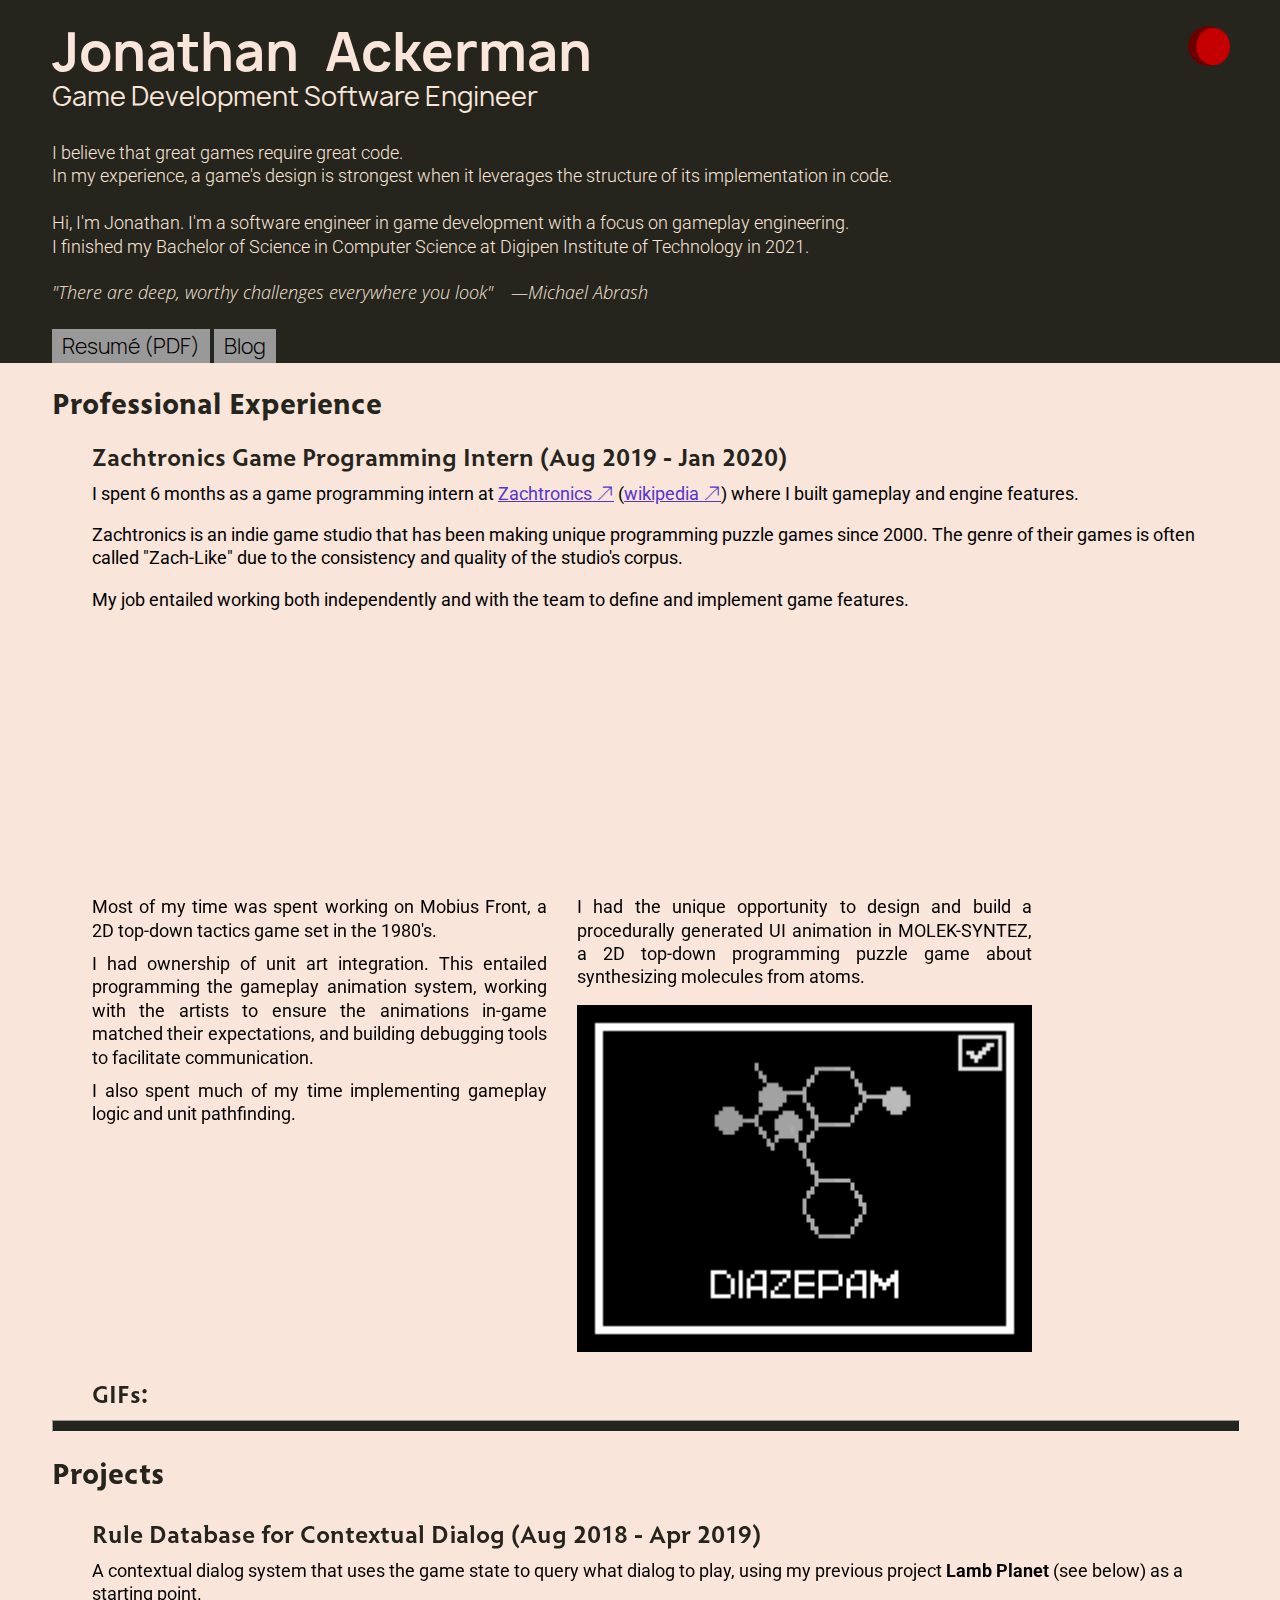
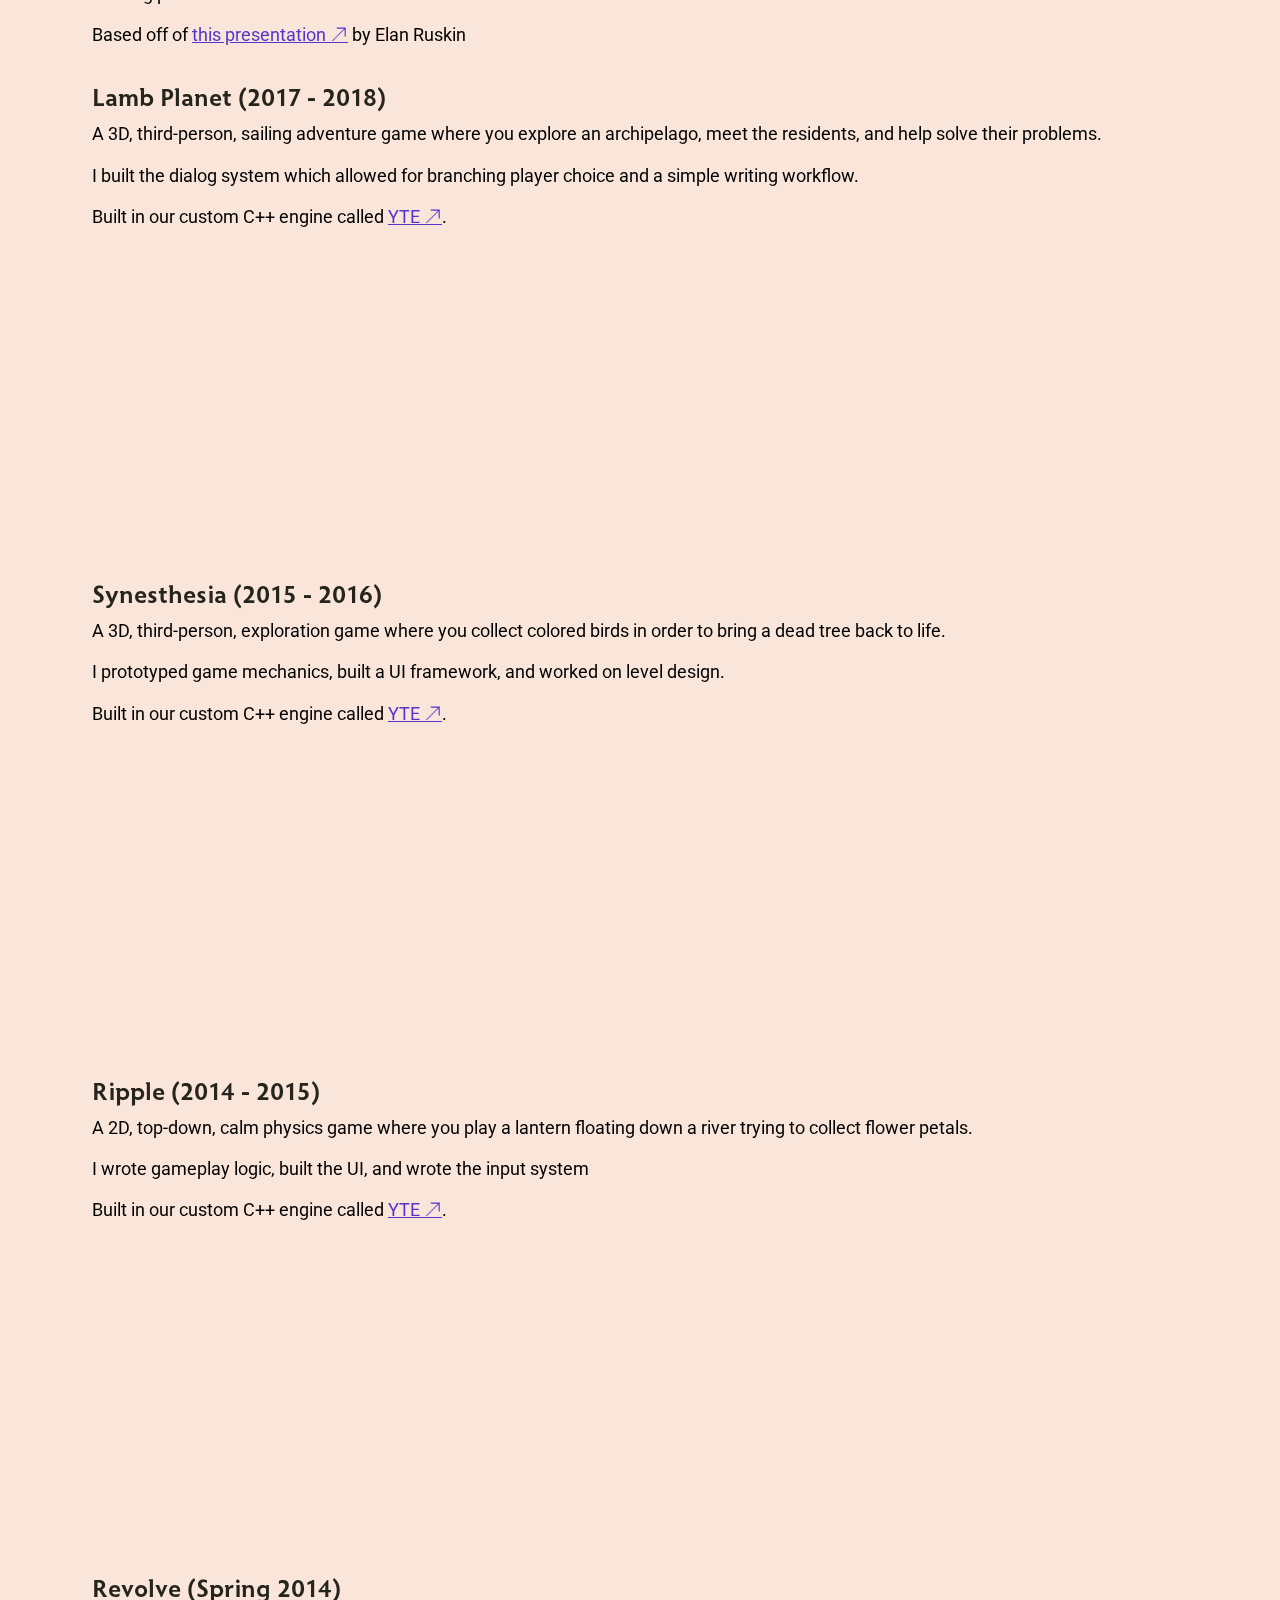
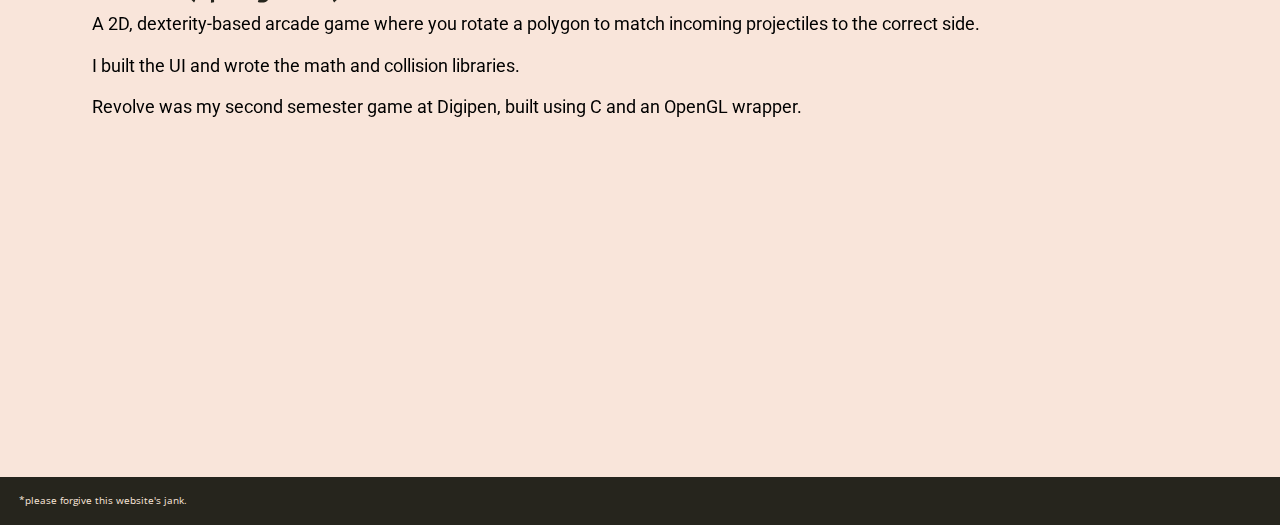
==== index.html @ f862a26a "Start updating content" ====
<html>
<head>
    <link rel="shortcut icon" type="image/png" href="./img/Logo.png"/>
	
    <title>Jonathan Ackerman</title>
	
    <!-- FONTS -->
    <!--    Roboto -->          <link href="https://fonts.googleapis.com/css2?family=Roboto:wght@100;300;400&display=swap" rel="stylesheet">
    <!--    Anonymous Pro -->   <link href="https://fonts.googleapis.com/css2?family=Anonymous+Pro:ital,wght@0,400;0,700;1,400;1,700&display=swap" rel="stylesheet">
    <!--    Open Sans -->       <link href="https://fonts.googleapis.com/css2?family=Open+Sans:ital,wght@1,300&display=swap" rel="stylesheet">
    <!--    Radiance -->        <link rel="stylesheet" type="text/css" href="./css/radiance.css">
    <!--    Manrope -->         <link rel="stylesheet" type="text/css" href="./css/manrope.css">
    <!--    Cardo -->           <link rel="stylesheet" type="text/css" href="./css/cardo.css">
        
    <!-- reset.css -->
    <link rel="stylesheet" type="text/css" href="./css/reset.css">
        
    <!-- style.css -->
    <link rel="stylesheet" type="text/css" href="./css/style.css">
    
    <meta content="width=device-width, initial-scale=1" name="viewport" />
    
    <script>
        function PlayVideo()
        {
            var vid = document.getElementById("easter-egg-video");
            vid.style.display = "block";
            vid.style.float = "right";
            vid.play();
            
            setTimeout(function() { vid.style.display = "none"; }, 6700);
        }
    </script>
	
</head>
<body>
    <section id="head-bio">
        <section id="easter-egg">
            <table>
            <td>
                <div>
                    <video id="easter-egg-video" style="display: none;" width="320" height="180">
                        <source src="./img/snakeDoor.mp4" type="video/mp4">
                        Your browser does not support the video tag.
                    </video>
                </div>
            </td>
            <td>
                <div>
                    <input id="easter-egg-button" type="image" src="./img/doo-crackie.png" onclick="PlayVideo()"></input>
                </div>
            </td>
            </table>
        </section>
    
        <section id="bio">
            <h1>Jonathan Ackerman</h1>
            <h2>Game Development Software Engineer</h2>
            <p id="about">I believe that great games require great code.
                <br>In my experience, a game's design is strongest when it leverages the structure of its implementation in code.
                <br>
                <br>Hi, I'm Jonathan. I'm a software engineer in game development with a focus on gameplay engineering.
                <br>I finished my Bachelor of Science in Computer Science at Digipen Institute of Technology in 2021.
                <br>
                <br><i>"There are deep, worthy challenges everywhere you look"&emsp;&mdash;Michael Abrash</i>
            </p>
        </section>
        
        <nav>
            <button onClick="javascript:window.open('Resume.pdf', '_blank');" id="resume">Resumé (PDF)</button>
            <button onclick="window.location.href='blog';" id="blog">Blog</button>
        </nav>
    </section>
    
    <section id="page">
        <section id="work-experience">
            <h2>Professional Experience</h2>
            <div class="container">
                <h3>Zachtronics Game Programming Intern (Aug 2019 - Jan 2020)</h3>
                <p>I spent 6 months as a game programming intern at <a href="https://www.zachtronics.com/" target="_blank">Zachtronics</a> (<a href="https://en.wikipedia.org/wiki/Zachtronics" target="_blank">wikipedia</a>) where I built gameplay and engine features.</p>
                <p>Zachtronics is an indie game studio that has been making unique programming puzzle games since 2000. The genre of their games is often called "Zach-Like" due to the consistency and quality of the studio's corpus.</p>
                <p>My job entailed working both independently and with the team to define and implement game features.</p>
                <!--<p>I was also responsible for art integration and building art pipeline tools for gameplay animations.</p>-->
                <div class="item">
                    <span class="left">
                        <iframe width="455" height="256" src="https://www.youtube.com/embed/ivN7txHWoOI" frameborder="0" allow="accelerometer; autoplay; encrypted-media; gyroscope" allowfullscreen></iframe>        
                        <p>Most of my time was spent working on Mobius Front, a 2D top-down tactics game set in the 1980's.</p>
                        <p>I had ownership of unit art integration. This entailed programming the gameplay animation system, working with the artists to ensure the animations in-game matched their expectations, and building debugging tools to facilitate communication.</p>
                        <p>I also spent much of my time implementing gameplay logic and unit pathfinding.</p>
                    </span>
                    <span class="right">
                        <iframe width="455" height="256" src="https://www.youtube.com/embed/gqf1V5tCaXM" frameborder="0" allow="accelerometer; autoplay; encrypted-media; gyroscope" allowfullscreen></iframe>
                        <p>I had the unique opportunity to design and build a procedurally generated UI animation in MOLEK-SYNTEZ, a 2D top-down programming puzzle game about synthesizing molecules from atoms.</p>
                        <br/>
                        <img src="./img/molek-syntez.gif" width=455/>
                    </span>
                </div>
                <div class="reel">
                    <h3>GIFs:</h3>
                </div>
            </div>
        </section>
        <hr>
        <section id="projects">
            <h2>Projects</h2>
            <div class="container">
                <div class="item"> 
                    <h3>Rule Database for Contextual Dialog (Aug 2018 - Apr 2019)</h3>
                    <p>A contextual dialog system that uses the game state to query what dialog to play, using my previous project <em>Lamb Planet</em> (see below) as a starting point.</p>
                    <p>Based off of <a href="https://steamcdn-a.akamaihd.net/apps/valve/2012/GDC2012_Ruskin_Elan_DynamicDialog.pdf" target="_blank">this presentation</a> by Elan Ruskin</p>
                </div>
                
                <div class="item">
                    <h3>Lamb Planet (2017 - 2018)</h3>
                    <p>A 3D, third-person, sailing adventure game where you explore an archipelago, meet the residents, and help solve their problems.</p>
                    <p>I built the dialog system which allowed for branching player choice and a simple writing workflow.</p>
                    <p>Built in our custom C++ engine called <a href="https://github.com/JonathanAckerman/YTE" target="_blank">YTE</a>.</p>
                    <iframe width="560" height="315" src="https://www.youtube.com/embed/bHEIVMXUaCI" frameborder="0" allow="accelerometer; autoplay; encrypted-media; gyroscope" allowfullscreen></iframe>
                </div>
                
                <div class="item">
                    <h3>Synesthesia (2015 - 2016)</h3>
                    <p>A 3D, third-person, exploration game where you collect colored birds in order to bring a dead tree back to life.</p>
                    <p>I prototyped game mechanics, built a UI framework, and worked on level design.</p>
                    <p>Built in our custom C++ engine called <a href="https://github.com/JonathanAckerman/YTE" target="_blank">YTE</a>.</p>
                    <iframe width="560" height="315" src="https://www.youtube.com/embed/ZLqbP6n-VfE" frameborder="0" allow="accelerometer; autoplay; encrypted-media; gyroscope" allowfullscreen></iframe>
                </div>
                
                <div class="item">
                    <h3>Ripple (2014 - 2015)</h3>
                    <p>A 2D, top-down, calm physics game where you play a lantern floating down a river trying to collect flower petals.</p>
                    <p>I wrote gameplay logic, built the UI, and wrote the input system</p>
                    <p>Built in our custom C++ engine called <a href="https://github.com/JonathanAckerman/YTE" target="_blank">YTE</a>.</p>
                    <iframe width="560" height="315" src="https://www.youtube.com/embed/gUoXGoufYhE?start=10" frameborder="0" allow="accelerometer; autoplay; encrypted-media; gyroscope" allowfullscreen></iframe>
                </div>  
                
                <div class="item">
                    <h3>Revolve (Spring 2014)</h3>
                    <p>A 2D, dexterity-based arcade game where you rotate a polygon to match incoming projectiles to the correct side.</p>
                    <p>I built the UI and wrote the math and collision libraries.</p>
                    <p>Revolve was my second semester game at Digipen, built using C and an OpenGL wrapper.</p>
                    <iframe width="560" height="315" src="https://www.youtube.com/embed/A9K1sNqXqVg?start=25" frameborder="0" allow="accelerometer; autoplay; encrypted-media; gyroscope" allowfullscreen></iframe>
                </div>
            </div>
        </section>
    </section>
    
    <div id="footer"><div id="footer-text">*please forgive this website's jank.</div></div>
</body>
</html>
---- css/radiance.css ----
/* Source: https://www.dota2.com/public/css/global_english.css?v=b5264023

@font-face {
  font-family:'Radiance';
  src:url("https://steamcdn-a.akamaihd.net/apps/dota2/fonts/radiance.eot");
  src:url("https://steamcdn-a.akamaihd.net/apps/dota2/fonts/radiance.eot?#iefix") format("embedded-opentype"),
    url("https://steamcdn-a.akamaihd.net/apps/dota2/fonts/radiance.woff") format("woff"),
    url("https://steamcdn-a.akamaihd.net/apps/dota2/fonts/radiance.ttf") format("truetype"),
    url("https://steamcdn-a.akamaihd.net/apps/dota2/fonts/radiance.svg#ywftsvg") format("svg");
  font-weight:normal;
  font-style:normal
}
@font-face {
  font-family:'Radiance-SemiBold';
  src:url("https://steamcdn-a.akamaihd.net/apps/dota2/fonts/radiance-semibold.eot");
  src:url("https://steamcdn-a.akamaihd.net/apps/dota2/fonts/radiance-semibold.eot?#iefix") format("embedded-opentype"),
    url("https://steamcdn-a.akamaihd.net/apps/dota2/fonts/radiance-semibold.woff") format("woff"),
    url("https://steamcdn-a.akamaihd.net/apps/dota2/fonts/radiance-semibold.ttf") format("truetype"),
    url("https://steamcdn-a.akamaihd.net/apps/dota2/fonts/radiance-semibold.svg#ywftsvg") format("svg");
  font-weight:normal;
  font-style:normal
}
@font-face {
  font-family:'Radiance-Bold';
  src:url("https://steamcdn-a.akamaihd.net/apps/dota2/fonts/radiance-bold.eot");
  src:url("https://steamcdn-a.akamaihd.net/apps/dota2/fonts/radiance-bold.eot?#iefix") format("embedded-opentype"),
    url("https://steamcdn-a.akamaihd.net/apps/dota2/fonts/radiance-bold.woff") format("woff"),
    url("https://steamcdn-a.akamaihd.net/apps/dota2/fonts/radiance-bold.ttf") format("truetype"),
    url("https://steamcdn-a.akamaihd.net/apps/dota2/fonts/radiance-bold.svg#ywftsvg") format("svg");
  font-weight:normal;
  font-style:normal
}
@font-face {
  font-family:'Radiance-Light';
  src:url("https://steamcdn-a.akamaihd.net/apps/dota2/fonts/radiance-light.eot");
  src:url("https://steamcdn-a.akamaihd.net/apps/dota2/fonts/radiance-light.eot?#iefix") format("embedded-opentype"),
    url("https://steamcdn-a.akamaihd.net/apps/dota2/fonts/radiance-light.woff") format("woff"),
    url("https://steamcdn-a.akamaihd.net/apps/dota2/fonts/radiance-light.ttf") format("truetype"),
    url("https://steamcdn-a.akamaihd.net/apps/dota2/fonts/radiance-light.svg#ywftsvg") format("svg");
  font-weight:normal;
  font-style:normal
}
@font-face {
  font-family:'Radiance-UltraLight';
  src:url("https://steamcdn-a.akamaihd.net/apps/dota2/fonts/radiance-ultralight.eot");
  src:url("https://steamcdn-a.akamaihd.net/apps/dota2/fonts/radiance-ultralight.eot?#iefix") format("embedded-opentype"),
    url("https://steamcdn-a.akamaihd.net/apps/dota2/fonts/radiance-ultralight.woff") format("woff"),
    url("https://steamcdn-a.akamaihd.net/apps/dota2/fonts/radiance-ultralight.ttf") format("truetype"),
    url("https://steamcdn-a.akamaihd.net/apps/dota2/fonts/radiance-ultralight.svg#ywftsvg") format("svg");
  font-weight:normal;
  font-style:normal
} */


/* Source: https://www.playartifact.com/public/fonts */


@font-face {
	font-family: 'Radiance';
	src: url('../fonts/Radiance/Radiance-Regular.otf') format('opentype');
	font-weight: normal;
	font-style: normal;
}

@font-face {
	font-family: 'Radiance-Light';
	src: url('../fonts/Radiance/Radiance-Light.otf') format('opentype');
	font-weight: 300; /* Light */
	font-style: normal;
}

@font-face {
	font-family: 'Radiance-Light';
	src: url('../fonts/Radiance/Radiance-Light.otf') format('opentype');
	font-weight: lighter; /* Light */
	font-style: normal;
}

@font-face {
	font-family: 'Radiance-UltraLight';
	src: url('../fonts/Radiance/Radiance-UltraLight.otf') format('opentype');
	font-weight: 200; /* Ultra-Light / Thin */
	font-style: normal;
}

@font-face {
	font-family: 'Radiance-SemiBold';
	src: url('../fonts/Radiance/Radiance-Semibold.otf') format('opentype');
	font-weight: 500; /* Medium */
	font-style: normal;
}

@font-face {
	font-family: 'Radiance-Bold';
	src: url('../fonts/Radiance/Radiance-Bold.otf') format('opentype');
	font-weight: bold;
	font-style: normal;
}

@font-face {
	font-family: 'Radiance-Italic';
	src: url('../fonts/Radiance/Radiance-RegularItalic.otf') format('opentype');
	font-weight: normal;
	font-style: italic;
}

@font-face {
	font-family: 'Radiance-LightItalic';
	src: url('../fonts/Radiance/Radiance-LightItalic.otf') format('opentype');
	font-weight: 300; /* Light */
	font-style: italic;
}

@font-face {
	font-family: 'Radiance-BoldItalic';
	src: url('../fonts/Radiance/Radiance-BoldItalic.otf') format('opentype');
	font-weight: bold;
	font-style: italic;
}

@font-face {
	font-family: 'Radiance-Black';
	src: url('../fonts/Radiance/Radiance-Black.otf') format('opentype');
	font-weight: 900; /* Black */
	font-style: normal;
}
---- css/manrope.css ----
@font-face {
	font-family: 'manrope-regular';
	src: url('../fonts/manrope/manrope-regular.otf') format('opentype');
	font-weight: normal;
	font-style: normal;
}

@font-face {
	font-family: 'manrope-light';
	src: url('../fonts/manrope/manrope-light.otf') format('opentype');
	font-weight: normal;
	font-style: normal;
}

@font-face {
	font-family: 'manrope-thin';
	src: url('../fonts/manrope/manrope-thin.otf') format('opentype');
	font-weight: normal;
	font-style: normal;
}

@font-face {
	font-family: 'manrope-medium';
	src: url('../fonts/manrope/manrope-medium.otf') format('opentype');
	font-weight: normal;
	font-style: normal;
}

@font-face {
	font-family: 'manrope-semibold';
	src: url('../fonts/manrope/manrope-semibold.otf') format('opentype');
	font-weight: normal;
	font-style: normal;
}

@font-face {
	font-family: 'manrope-bold';
	src: url('../fonts/manrope/manrope-bold.otf') format('opentype');
	font-weight: normal;
	font-style: normal;
}

@font-face {
	font-family: 'manrope-extrabold';
	src: url('../fonts/manrope/manrope-extrabold.otf') format('opentype');
	font-weight: normal;
	font-style: normal;
}
---- css/cardo.css ----
@font-face {
	font-family: 'Cardo-Regular';
	src: url('../fonts/cardo/Cardo-Regular.ttf') format('truetype');
	font-weight: normal;
	font-style: normal;
}

@font-face {
	font-family: 'Cardo-Italic';
	src: url('../fonts/Cardo/Cardo-Italic.ttf') format('truetype');
	font-weight: normal;
	font-style: normal;
}

@font-face {
	font-family: 'Cardo-Bold';
	src: url('../fonts/cardo/Cardo-Bold.ttf') format('truetype');
	font-weight: normal;
	font-style: normal;
}
---- css/style.css ----
* {
    -webkit-transition: all 0.1s ease-out;
    -moz-transition:    all 0.1s ease-out;
    -o-transition:      all 0.1s ease-out;
    -ms-transition:     all 0.1s ease-out;
}
html {
    -webkit-text-size-adjust: none;
}
    
body {
    background: #f9e5da;
}

#head-bio {
    padding-left: 52px;
    padding-top: 2vw;
    background: #26251d;
}
@media screen and (max-width: 860px) {
    #head-bio {
        padding-left: 15px;
        padding-top: 15px;
    }
}

#page {
    margin-left: 52px;
    margin-right: 40px;
}
@media screen and (max-width: 450px) {
    #page {
        margin-left: 15px;
        margin-right: 15px;
    }
}
#work-experience, #projects {
    background: #f9e5da;
}

#footer {
    background: #26251d;
    margin-top: 2vw;
    height: 3em;
    position: relative;
}
#footer-text {
    color: #f9e5da;
    font-family: 'Open Sans', sans-serif;
    font-size: 0.6em;
    position: absolute;
    top: 2em;
    padding-left: 2em;
}

h1 {
    font-size: 6vw;
    margin-left: 0;
    word-spacing: 15px;
    font-family: 'manrope-bold';
    color: #f9e5da;
}
@media screen and (min-width: 860px) {
    h1 {
        font-size: 3.25em;
    }
}
@media screen and (max-width: 500px) {
    h1 {
        word-spacing: 5px;
    }
}
h2 {
    font-size: 3vw;
    padding: 0.2em 0;
    font-family: 'manrope-regular';
    color: #f9e5da;
}
#work-experience h2, #projects h2 {
    font-size: 30px;
    padding: 0.1em 0;
    font-family: 'Radiance-Bold', sans-serif;
    
    margin-top: 0.85em;
    margin-bottom: 0.25em;
    padding: 0.1em 0;
    color: #26251d;
}
@media screen and (min-width: 860px) {
    h2 {
        font-size: 1.625em;
    }
}
@media screen and (max-width: 500px) {
    h2 {
        margin-left: 0;
    }
}
h3 {
    font-size: 25px;
    margin-top: 0.85em;
    margin-bottom: 0.25em;
    padding: 0.1em 0;
    font-family: 'Radiance-SemiBold', sans-serif;
    color: #26251d;
}
@media screen and (max-width: 860px) {
    h3 {
        font-size: 15px;
    }
}
h4 {
    font-size: 20px;
    margin-top: 1em;
    margin-left: 52.5px;
    margin-bottom: 0.5em;
    padding: 0.1em 0;
    font-family: 'Radiance-Light', Verdana;
    font-variant: all-small-caps;
    color: #26251d;
}

.container {
    margin-left: 40px;
}
@media screen and (max-width: 860px) {
    .container {
        margin-left: 0;
    }
}

#about{
    margin-bottom: 0;
    margin-top: 1.5em;
    margin-left: 0;
    max-width: 70vw;
    font-family: 'Roboto', sans-serif;
    font-weight: 300;
    display: block;
    color: #f9e5da;
}
@media screen and (min-width: 860px) {
    #about {
        font-size: 18px;
    }
}
@media screen and (max-width: 860px) {
    #about {
        max-width: 100%;
        padding-right: 15px;
    }
}

a {
    text-decoration: underline;
    color: #5535cc;
}
a:visited {
    color: #35217f;
}
a:hover {
    text-decoration: underline;
    cursor: pointer;
    color: #bfadff;
}
a::after {
    content: ' \1F865';
}

#resume, #blog {
    text-decoration: none;
    font-size: 1.6vw;
    font-family: 'manrope-light', sans-serif;
}
@media screen and (max-width: 1200px) {
    #resume, #blog {
        font-size: 19px;
    }
}
@media screen and (max-width: 860px) {
    #resume, #blog {
        font-size: 15px;
        margin-left: 20px;
        padding-bottom: 5px;
    }
}

nav {
    margin-top: 1.5em;
}
button {
    cursor: pointer;
    margin: 0;
    padding-top: 0;
    padding-bottom: 0;
    padding-left: 10px;
    padding-right: 10px;
    border: none;
    background-color: #999999;
    color: #000;
}
button:hover {
    background-color: #000;
    color: #FFF;
}

p {
    font-size: 1.67vw;
    margin-bottom: 1em;
    line-height: 1.3;
    font-family: 'Roboto', sans-serif;
}
@media screen and (min-width: 860px) {
    p {
        font-size: 18px;
    }
}
@media screen and (max-width: 860px) {
    p {
        font-size: 14px;
    }
}

.left {
    max-width: 455px;
    text-align: justify;
    float: left;
    margin-right: 30px;
}
.right {
    max-width: 455px;
    text-align: justify;
    float: left;
}
.item {
    display: inline-block;
    width: 100%;
}
.left p, .right p {
    margin-top: 10px;
    margin-bottom: 0;
}

iframe {
    padding-right: 30px;
    line-height: 100%;
}
@media screen and (max-width: 1076px) {
    iframe {
        width: 300px;
        height: 169px;
        margin-left: 0;
    }
    .left p, .right p {
        width: 300px;
    }
}
@media screen and (max-width: 781px) {
    iframe {
        margin-left: 0;
    }
    .left {
        margin-bottom: 15px;
    }
}

.reel {
    margin-top: 30px;
}

em {
    font-weight: bold;
}
i {
    font-style: italic;
    font-family: 'Open Sans', sans-serif;
}
ol {
    list-style-type:decimal;
    margin: 1em 0 0 1em;
    padding: 0;
}
li {
    font-size: 20px;
    margin-bottom: 1em;
    margin-left: 90px;
    line-height: 100%;
    cursor: text;
    font-family: 'Roboto', sans-serif;
    color: #26251d;
}

table {
    float: right;
}
td {
    vertical-align: top;
}
#easter-egg-button {
    height: 40px;
    padding-right: 50px;
    filter: brightness(2);
}
@media screen and (max-width: 1500px) {
    #easter-egg-button {
        float: right;
    }
}
@media screen and (max-width: 500px) {
    #easter-egg-button {
        height: 20px;
    }
}

#easter-egg-video { }
@media screen and (min-width: 1500px) {
    #easter-egg-video {
        padding-right: 10px;
    }
}
@media screen and (max-width: 1500px) {
    #easter-egg-video {
        padding-top: 10px;
        padding-bottom: 10px;
    }
}
@media screen and (max-width: 860px) {
    #easter-egg-video {
        margin-right: 15px;
    }
}

hr {
    background: #26251d;
    /* background: linear-gradient(to right, #26251d, #26251d, #26251d, #26251d, #26251d, #26251d, #26251d, #26251d, #999999); */
    height: 10px;
    /* margin-left: -53px; */
    /* margin-right: -42px; */
}
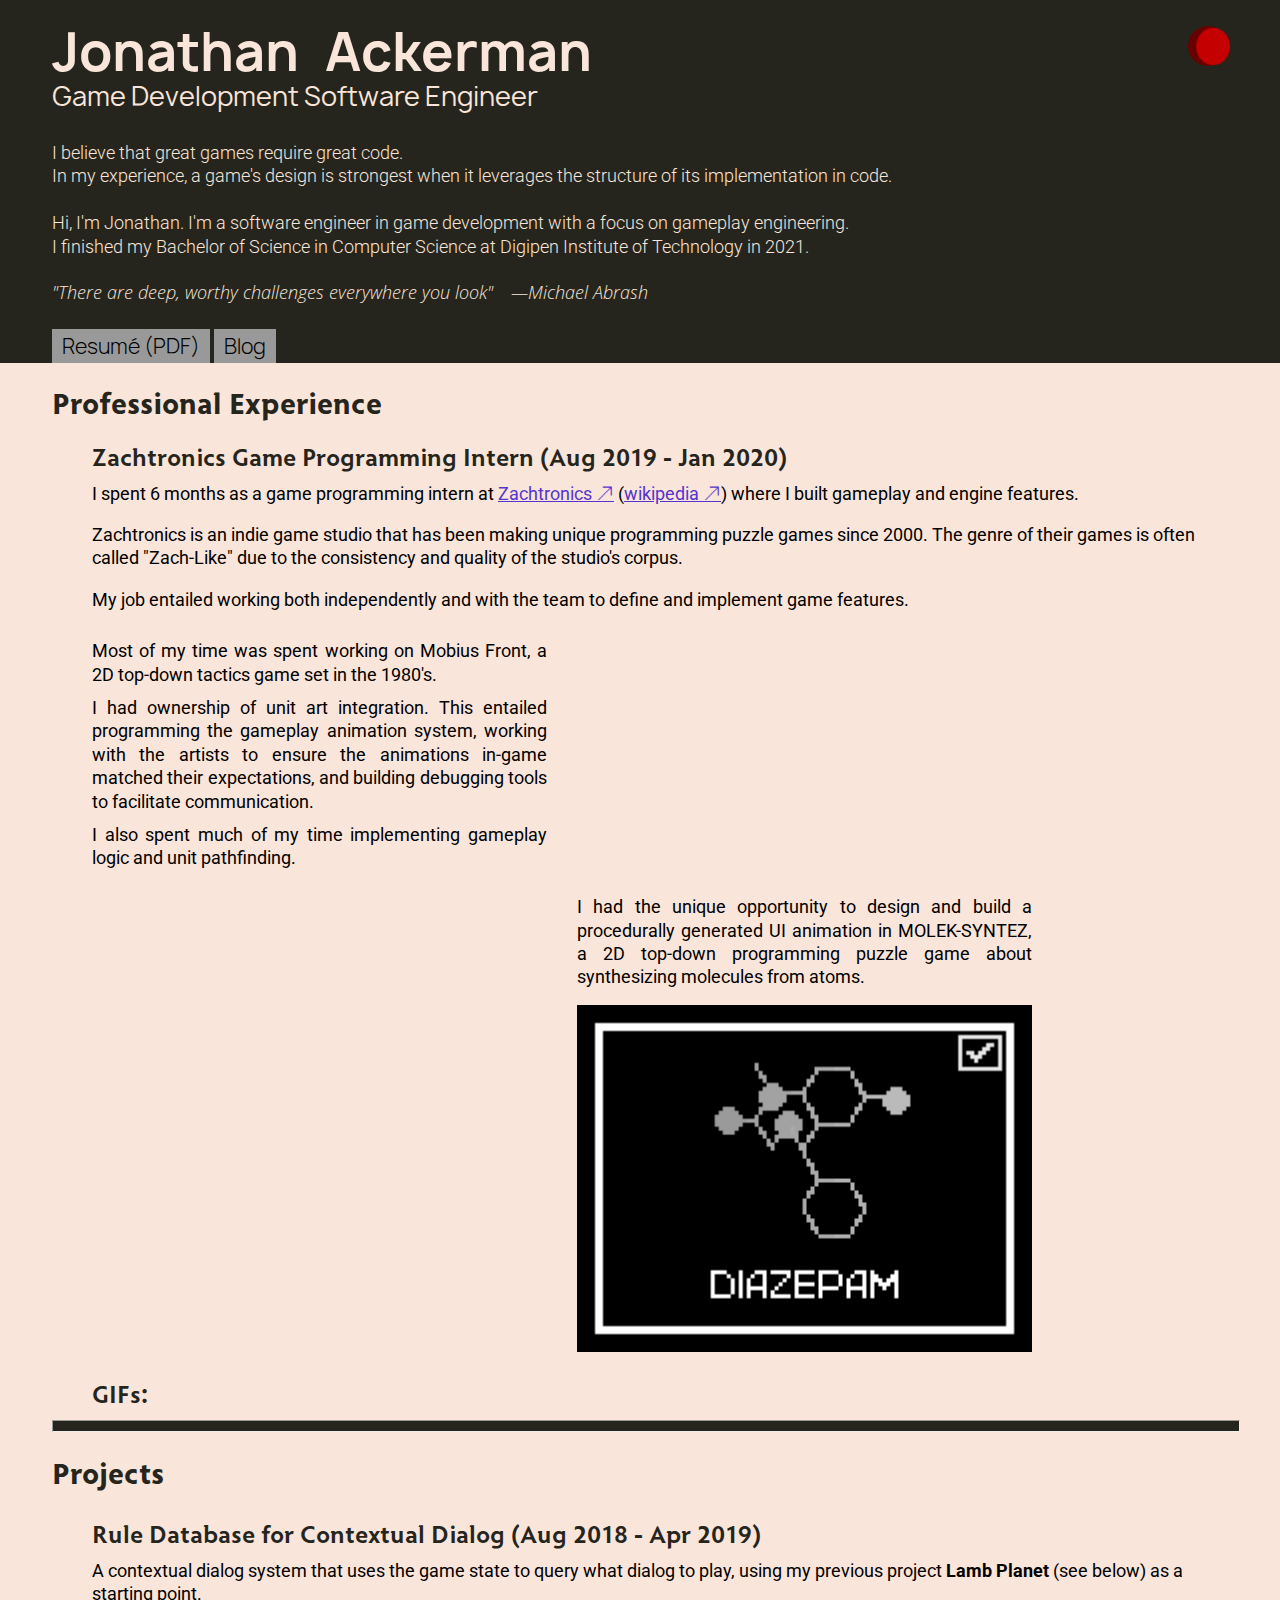
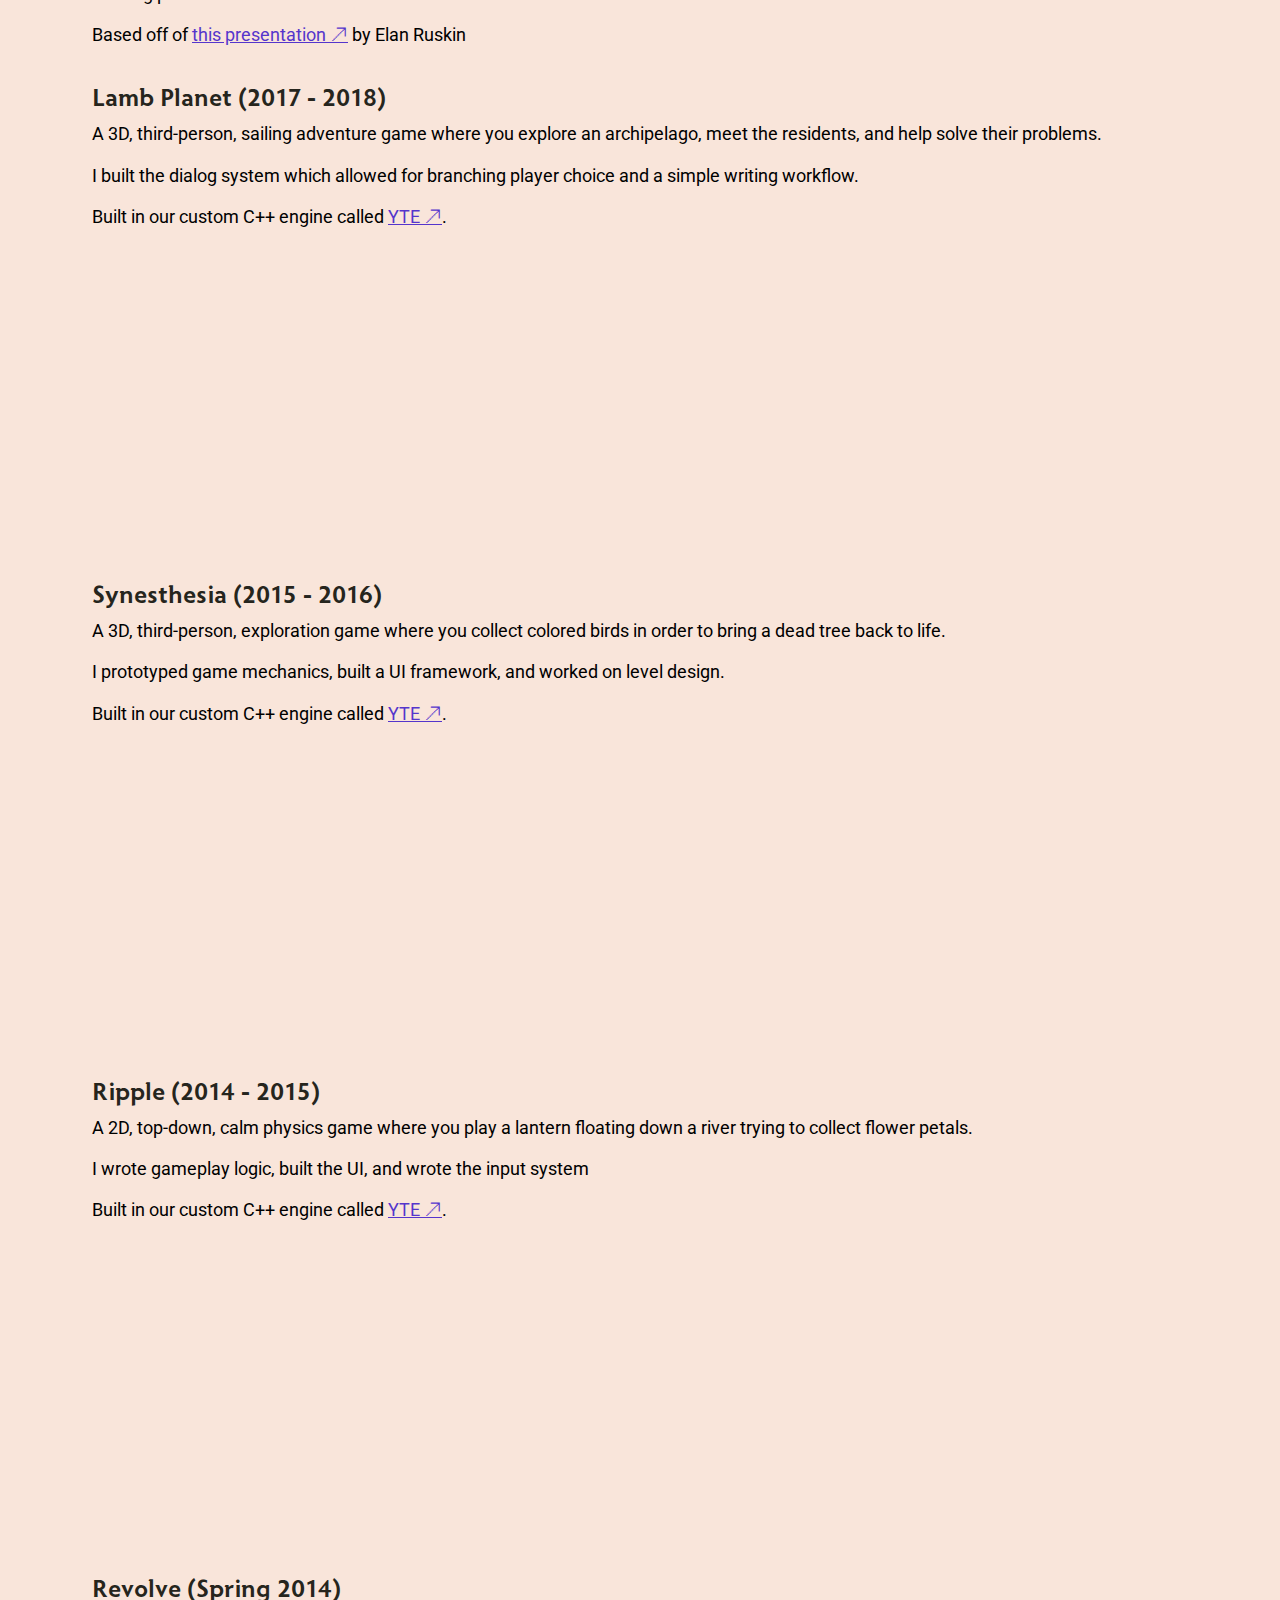
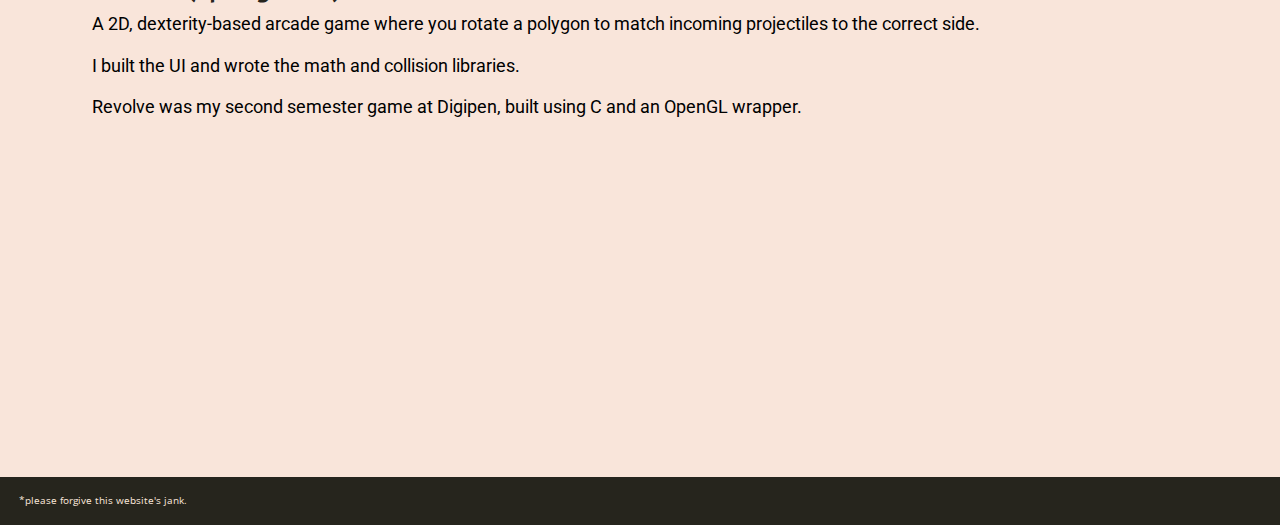
==== commit 6432a815: "Redo favicon, Start making games their own pages" ====
--- a/index.html
+++ b/index.html
@@ -1,6 +1,6 @@
 <html>
 <head>
-    <link rel="shortcut icon" type="image/png" href="./img/Logo.png"/>
+    <link rel="shortcut icon" type="image/png" href="./img/favicon.jpg"/>
 	
     <title>Jonathan Ackerman</title>
 	
@@ -83,7 +83,7 @@
                 <!--<p>I was also responsible for art integration and building art pipeline tools for gameplay animations.</p>-->
                 <div class="item">
                     <span class="left">
-                        <iframe width="455" height="256" src="https://www.youtube.com/embed/ivN7txHWoOI" frameborder="0" allow="accelerometer; autoplay; encrypted-media; gyroscope" allowfullscreen></iframe>        
+                        
                         <p>Most of my time was spent working on Mobius Front, a 2D top-down tactics game set in the 1980's.</p>
                         <p>I had ownership of unit art integration. This entailed programming the gameplay animation system, working with the artists to ensure the animations in-game matched their expectations, and building debugging tools to facilitate communication.</p>
                         <p>I also spent much of my time implementing gameplay logic and unit pathfinding.</p>
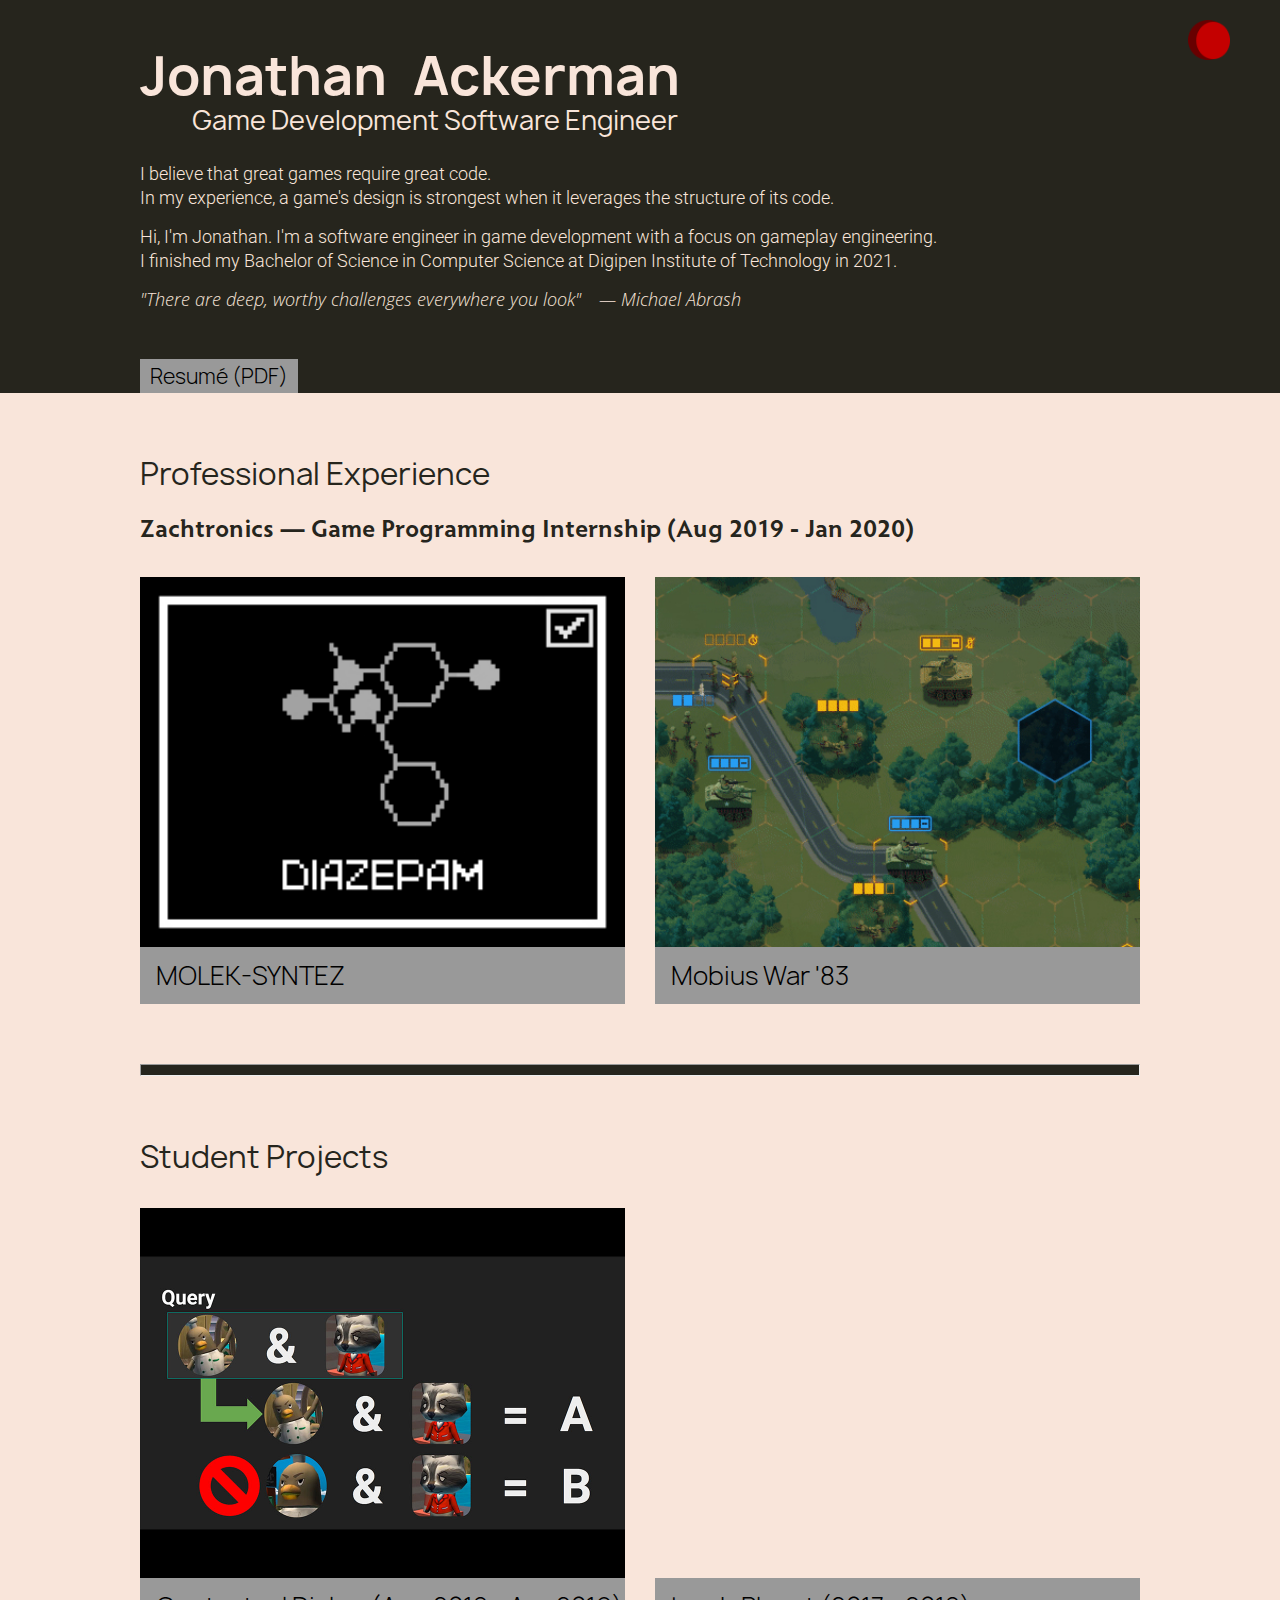
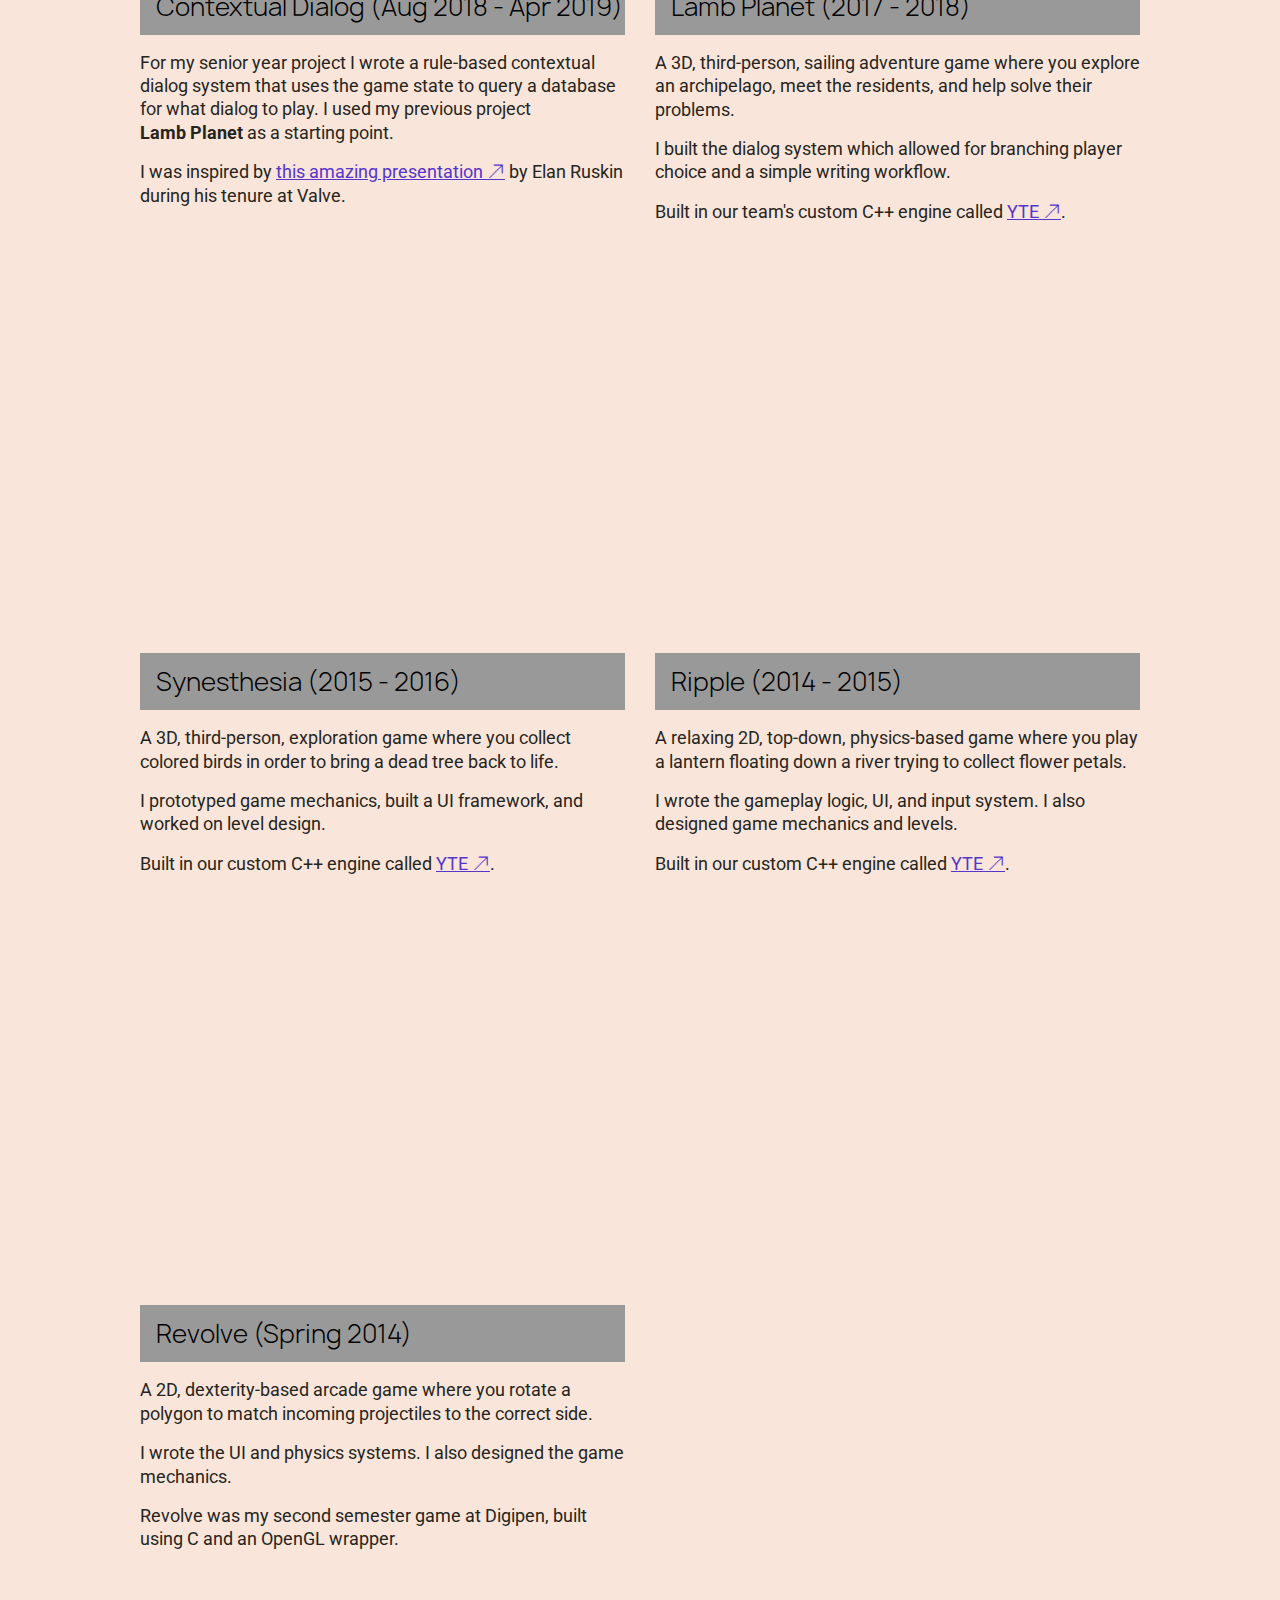
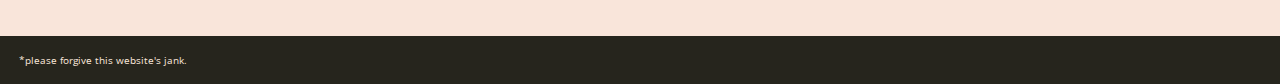
==== commit 27d6c99e: "Update main page and some older work" ====
--- a/index.html
+++ b/index.html
@@ -30,6 +30,18 @@
             
             setTimeout(function() { vid.style.display = "none"; }, 6700);
         }
+        
+        function MakeGif(name, object)
+        {
+            var path = "./img/" + name;
+            object.firstElementChild.src = path;
+        }
+        
+        function MakeJpg(name, object)
+        {
+            var path = "./img/" + name;
+            object.firstElementChild.src = path;
+        }
     </script>
 	
 </head>
@@ -40,7 +52,7 @@
             <td>
                 <div>
                     <video id="easter-egg-video" style="display: none;" width="320" height="180">
-                        <source src="./img/snakeDoor.mp4" type="video/mp4">
+                        <source src="./img/snakeDoor.mp4" type="video/mp4" loading="lazy">
                         Your browser does not support the video tag.
                     </video>
                 </div>
@@ -56,90 +68,82 @@
         <section id="bio">
             <h1>Jonathan Ackerman</h1>
             <h2>Game Development Software Engineer</h2>
-            <p id="about">I believe that great games require great code.
-                <br>In my experience, a game's design is strongest when it leverages the structure of its implementation in code.
+            <div id="about">
+                <p>I believe that great games require great code.</p>
+                <p>In my experience, a game's design is strongest when it leverages the structure of its code.</p>
                 <br>
-                <br>Hi, I'm Jonathan. I'm a software engineer in game development with a focus on gameplay engineering.
-                <br>I finished my Bachelor of Science in Computer Science at Digipen Institute of Technology in 2021.
+                <p>Hi, I'm Jonathan. I'm a software engineer in game development with a focus on gameplay engineering.</p>
+                <p>I finished my Bachelor of Science in Computer Science at Digipen Institute of Technology in 2021.</p>
                 <br>
-                <br><i>"There are deep, worthy challenges everywhere you look"&emsp;&mdash;Michael Abrash</i>
-            </p>
+                <p><i>"There are deep, worthy challenges everywhere you look"&emsp;&mdash; Michael Abrash</i></p>
+            </div>
         </section>
         
         <nav>
             <button onClick="javascript:window.open('Resume.pdf', '_blank');" id="resume">Resumé (PDF)</button>
-            <button onclick="window.location.href='blog';" id="blog">Blog</button>
+            <!--button onClick="window.location.href='blog';" id="blog">Blog</button-->
         </nav>
     </section>
     
     <section id="page">
         <section id="work-experience">
             <h2>Professional Experience</h2>
-            <div class="container">
-                <h3>Zachtronics Game Programming Intern (Aug 2019 - Jan 2020)</h3>
-                <p>I spent 6 months as a game programming intern at <a href="https://www.zachtronics.com/" target="_blank">Zachtronics</a> (<a href="https://en.wikipedia.org/wiki/Zachtronics" target="_blank">wikipedia</a>) where I built gameplay and engine features.</p>
-                <p>Zachtronics is an indie game studio that has been making unique programming puzzle games since 2000. The genre of their games is often called "Zach-Like" due to the consistency and quality of the studio's corpus.</p>
-                <p>My job entailed working both independently and with the team to define and implement game features.</p>
-                <!--<p>I was also responsible for art integration and building art pipeline tools for gameplay animations.</p>-->
+            <h3>Zachtronics &mdash; Game Programming Internship (Aug 2019 - Jan 2020)</h3>
+            <div class="grid-container">
                 <div class="item">
-                    <span class="left">
-                        
-                        <p>Most of my time was spent working on Mobius Front, a 2D top-down tactics game set in the 1980's.</p>
-                        <p>I had ownership of unit art integration. This entailed programming the gameplay animation system, working with the artists to ensure the animations in-game matched their expectations, and building debugging tools to facilitate communication.</p>
-                        <p>I also spent much of my time implementing gameplay logic and unit pathfinding.</p>
-                    </span>
-                    <span class="right">
-                        <iframe width="455" height="256" src="https://www.youtube.com/embed/gqf1V5tCaXM" frameborder="0" allow="accelerometer; autoplay; encrypted-media; gyroscope" allowfullscreen></iframe>
-                        <p>I had the unique opportunity to design and build a procedurally generated UI animation in MOLEK-SYNTEZ, a 2D top-down programming puzzle game about synthesizing molecules from atoms.</p>
-                        <br/>
-                        <img src="./img/molek-syntez.gif" width=455/>
-                    </span>
+                    <a href="./links/games/molek.html" onmouseenter="MakeGif('molek-syntez.gif', this)" onmouseleave="MakeJpg('molek-syntez.jpg', this)" style="text-decoration: none;">
+                        <img src="./img/molek-syntez.jpg"><h3 class="caption">MOLEK-SYNTEZ</h3></img>
+                    </a>
                 </div>
-                <div class="reel">
-                    <h3>GIFs:</h3>
+                <div class="item">
+                    <a href="./links/games/mobius.html" onmouseenter="MakeGif('mobius.gif', this)" onmouseleave="MakeJpg('mobius.jpg', this)" style="text-decoration: none;">
+                        <img src="./img/mobius.jpg"><h3 class="caption">Mobius War '83</h3></img>
+                    </a>
                 </div>
             </div>
         </section>
         <hr>
         <section id="projects">
-            <h2>Projects</h2>
-            <div class="container">
+            <h2>Student Projects</h2>
+            <div class="grid-container">
                 <div class="item"> 
-                    <h3>Rule Database for Contextual Dialog (Aug 2018 - Apr 2019)</h3>
-                    <p>A contextual dialog system that uses the game state to query what dialog to play, using my previous project <em>Lamb Planet</em> (see below) as a starting point.</p>
-                    <p>Based off of <a href="https://steamcdn-a.akamaihd.net/apps/valve/2012/GDC2012_Ruskin_Elan_DynamicDialog.pdf" target="_blank">this presentation</a> by Elan Ruskin</p>
+                    <!--div style="background-color: #000; height: 370.125px;"-->
+                        <img src="./img/contextual-dialog.jpg"><h3 class="caption">Contextual Dialog (Aug 2018 - Apr 2019)</h3></img>
+                    <!--/div-->
+                    <p>For my senior year project I wrote a rule-based contextual dialog system that uses the game state to query a database for what dialog to play. I used my previous project</p><p style="padding-top: 0;"><em>Lamb Planet</em> as a starting point.</p>
+                    <p>I was inspired by <a href="https://steamcdn-a.akamaihd.net/apps/valve/2012/GDC2012_Ruskin_Elan_DynamicDialog.pdf" target="_blank">this amazing presentation</a> by Elan Ruskin during his tenure at Valve.</p>
                 </div>
                 
                 <div class="item">
-                    <h3>Lamb Planet (2017 - 2018)</h3>
+                    <iframe width="100%" height="370.125" src="https://www.youtube.com/embed/bHEIVMXUaCI" frameborder="0" allow="accelerometer; autoplay; encrypted-media; gyroscope" allowfullscreen></iframe>
+                    <h3 class="caption">Lamb Planet (2017 - 2018)</h3>
                     <p>A 3D, third-person, sailing adventure game where you explore an archipelago, meet the residents, and help solve their problems.</p>
                     <p>I built the dialog system which allowed for branching player choice and a simple writing workflow.</p>
-                    <p>Built in our custom C++ engine called <a href="https://github.com/JonathanAckerman/YTE" target="_blank">YTE</a>.</p>
-                    <iframe width="560" height="315" src="https://www.youtube.com/embed/bHEIVMXUaCI" frameborder="0" allow="accelerometer; autoplay; encrypted-media; gyroscope" allowfullscreen></iframe>
+                    <p>Built in our team's custom C++ engine called <a href="https://github.com/JonathanAckerman/YTE" target="_blank">YTE</a>.</p>
                 </div>
                 
                 <div class="item">
-                    <h3>Synesthesia (2015 - 2016)</h3>
+                    <iframe width="100%" height="370.125" src="https://www.youtube.com/embed/ZLqbP6n-VfE" frameborder="0" allow="accelerometer; autoplay; encrypted-media; gyroscope" allowfullscreen></iframe>
+                    <h3 class="caption">Synesthesia (2015 - 2016)</h3>
                     <p>A 3D, third-person, exploration game where you collect colored birds in order to bring a dead tree back to life.</p>
                     <p>I prototyped game mechanics, built a UI framework, and worked on level design.</p>
                     <p>Built in our custom C++ engine called <a href="https://github.com/JonathanAckerman/YTE" target="_blank">YTE</a>.</p>
-                    <iframe width="560" height="315" src="https://www.youtube.com/embed/ZLqbP6n-VfE" frameborder="0" allow="accelerometer; autoplay; encrypted-media; gyroscope" allowfullscreen></iframe>
                 </div>
                 
                 <div class="item">
-                    <h3>Ripple (2014 - 2015)</h3>
-                    <p>A 2D, top-down, calm physics game where you play a lantern floating down a river trying to collect flower petals.</p>
-                    <p>I wrote gameplay logic, built the UI, and wrote the input system</p>
+                    <iframe width="100%" height="370.125" src="https://www.youtube.com/embed/gUoXGoufYhE?start=10" frameborder="0" allow="accelerometer; autoplay; encrypted-media; gyroscope" allowfullscreen></iframe>
+                    <h3 class="caption">Ripple (2014 - 2015)</h3>
+                    <p>A relaxing 2D, top-down, physics-based game where you play a lantern floating down a river trying to collect flower petals.</p>
+                    <p>I wrote the gameplay logic, UI, and input system. I also designed game mechanics and levels.</p>
                     <p>Built in our custom C++ engine called <a href="https://github.com/JonathanAckerman/YTE" target="_blank">YTE</a>.</p>
-                    <iframe width="560" height="315" src="https://www.youtube.com/embed/gUoXGoufYhE?start=10" frameborder="0" allow="accelerometer; autoplay; encrypted-media; gyroscope" allowfullscreen></iframe>
                 </div>  
                 
                 <div class="item">
-                    <h3>Revolve (Spring 2014)</h3>
+                    <iframe width="100%" height="370.125" src="https://www.youtube.com/embed/A9K1sNqXqVg?start=25" frameborder="0" allow="accelerometer; autoplay; encrypted-media; gyroscope" allowfullscreen></iframe>
+                    <h3 class="caption">Revolve (Spring 2014)</h3>
                     <p>A 2D, dexterity-based arcade game where you rotate a polygon to match incoming projectiles to the correct side.</p>
-                    <p>I built the UI and wrote the math and collision libraries.</p>
+                    <p>I wrote the UI and physics systems. I also designed the game mechanics.</p>
                     <p>Revolve was my second semester game at Digipen, built using C and an OpenGL wrapper.</p>
-                    <iframe width="560" height="315" src="https://www.youtube.com/embed/A9K1sNqXqVg?start=25" frameborder="0" allow="accelerometer; autoplay; encrypted-media; gyroscope" allowfullscreen></iframe>
                 </div>
             </div>
         </section>
--- a/css/style.css
+++ b/css/style.css
@@ -13,29 +13,50 @@
 }
 
 #head-bio {
+    padding-left: auto;
+    padding-top: auto;
+    background: #26251d;
+}
+
+#bio {
+    margin-left: auto;
+    margin-right: auto;
+    max-width: 1000px;
+    padding-top: 50px;
+}
+#bio h2 {
     padding-left: 52px;
-    padding-top: 2vw;
-    background: #26251d;
-}
-@media screen and (max-width: 860px) {
-    #head-bio {
-        padding-left: 15px;
-        padding-top: 15px;
-    }
+}
+
+#about {
+    margin-top: 1.5em;
+    
+    /* FONT */
+    font-family: 'Roboto', sans-serif;
+    font-weight: 300;
+    color: #f9e5da;
+}
+
+nav {
+    margin-left: auto;
+    margin-right: auto;
+    max-width: 1000px;
+    margin-top: 3em;
 }
 
 #page {
-    margin-left: 52px;
-    margin-right: 40px;
-}
-@media screen and (max-width: 450px) {
-    #page {
-        margin-left: 15px;
-        margin-right: 15px;
-    }
-}
+    margin-left: auto;
+    margin-right: auto;
+    max-width: 1000px;
+}
+
 #work-experience, #projects {
-    background: #f9e5da;
+    margin-top: 2em;
+    
+    /* FONT */
+    color: #26251d;
+    font-size: 30px;
+    font-family: 'Radiance-Bold', sans-serif;
 }
 
 #footer {
@@ -71,31 +92,15 @@
     }
 }
 h2 {
-    font-size: 3vw;
     padding: 0.2em 0;
     font-family: 'manrope-regular';
+    
+}
+#bio h2 {
     color: #f9e5da;
-}
-#work-experience h2, #projects h2 {
-    font-size: 30px;
-    padding: 0.1em 0;
-    font-family: 'Radiance-Bold', sans-serif;
-    
-    margin-top: 0.85em;
-    margin-bottom: 0.25em;
-    padding: 0.1em 0;
-    color: #26251d;
-}
-@media screen and (min-width: 860px) {
-    h2 {
-        font-size: 1.625em;
-    }
-}
-@media screen and (max-width: 500px) {
-    h2 {
-        margin-left: 0;
-    }
-}
+    font-size: 1.625em;
+}
+
 h3 {
     font-size: 25px;
     margin-top: 0.85em;
@@ -109,6 +114,7 @@
         font-size: 15px;
     }
 }
+
 h4 {
     font-size: 20px;
     margin-top: 1em;
@@ -120,50 +126,19 @@
     color: #26251d;
 }
 
-.container {
-    margin-left: 40px;
-}
-@media screen and (max-width: 860px) {
-    .container {
-        margin-left: 0;
-    }
-}
-
-#about{
-    margin-bottom: 0;
-    margin-top: 1.5em;
-    margin-left: 0;
-    max-width: 70vw;
-    font-family: 'Roboto', sans-serif;
-    font-weight: 300;
-    display: block;
-    color: #f9e5da;
-}
-@media screen and (min-width: 860px) {
-    #about {
-        font-size: 18px;
-    }
-}
-@media screen and (max-width: 860px) {
-    #about {
-        max-width: 100%;
-        padding-right: 15px;
-    }
-}
-
-a {
+p a {
     text-decoration: underline;
     color: #5535cc;
 }
-a:visited {
+p a:visited {
     color: #35217f;
 }
-a:hover {
+p a:hover {
     text-decoration: underline;
     cursor: pointer;
     color: #bfadff;
 }
-a::after {
+p a::after {
     content: ' \1F865';
 }
 
@@ -185,9 +160,6 @@
     }
 }
 
-nav {
-    margin-top: 1.5em;
-}
 button {
     cursor: pointer;
     margin: 0;
@@ -206,7 +178,6 @@
 
 p {
     font-size: 1.67vw;
-    margin-bottom: 1em;
     line-height: 1.3;
     font-family: 'Roboto', sans-serif;
 }
@@ -221,24 +192,41 @@
     }
 }
 
-.left {
-    max-width: 455px;
-    text-align: justify;
-    float: left;
-    margin-right: 30px;
-}
-.right {
-    max-width: 455px;
-    text-align: justify;
-    float: left;
-}
+.grid-container {
+    display: grid;
+    grid-template-columns: 485px 485px;
+    grid-column-gap: 30px;
+    margin-top: 1em;
+}
+
 .item {
-    display: inline-block;
+    width: auto;
+    margin-bottom: 2em;
+}
+
+.item:hover .caption {
+    color: #FFF;
+    background-color: #000;
+}
+
+.item img {
     width: 100%;
 }
-.left p, .right p {
-    margin-top: 10px;
-    margin-bottom: 0;
+
+.item p {
+    padding-top: 16px;
+}
+
+.caption {
+    width: auto;
+    text-align: left;
+    margin: 0;
+    padding-left: 16px;
+    padding-top: 16px;
+    padding-bottom: 16px;
+    background-color: rgba(153,153,153,1.8);
+    color: #000;
+    font-family: 'manrope-light', sans-serif;
 }
 
 iframe {
@@ -300,6 +288,7 @@
     height: 40px;
     padding-right: 50px;
     filter: brightness(2);
+    margin-top: 20px;
 }
 @media screen and (max-width: 1500px) {
     #easter-egg-button {
@@ -332,8 +321,8 @@
 
 hr {
     background: #26251d;
-    /* background: linear-gradient(to right, #26251d, #26251d, #26251d, #26251d, #26251d, #26251d, #26251d, #26251d, #999999); */
     height: 10px;
-    /* margin-left: -53px; */
-    /* margin-right: -42px; */
-}
+    padding: 0;
+    margin: 0;
+    font-size: 30px;
+}
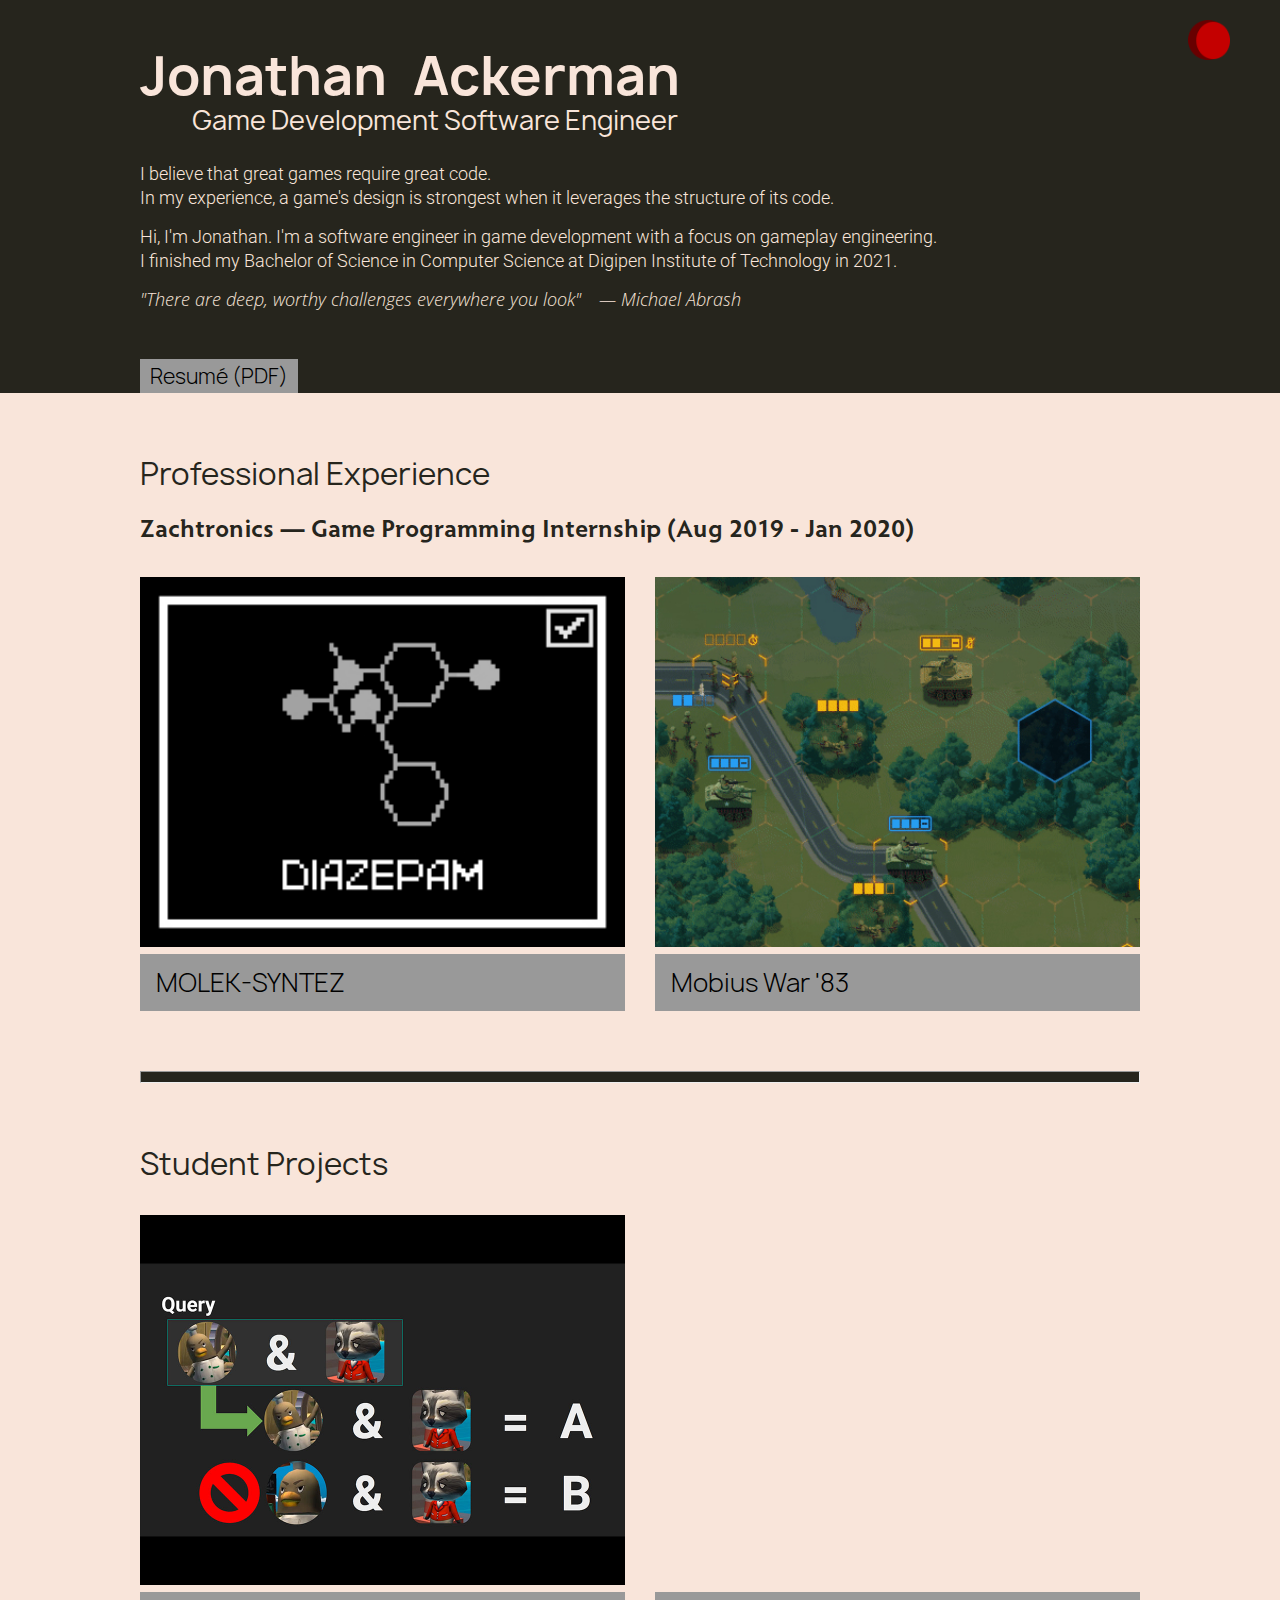
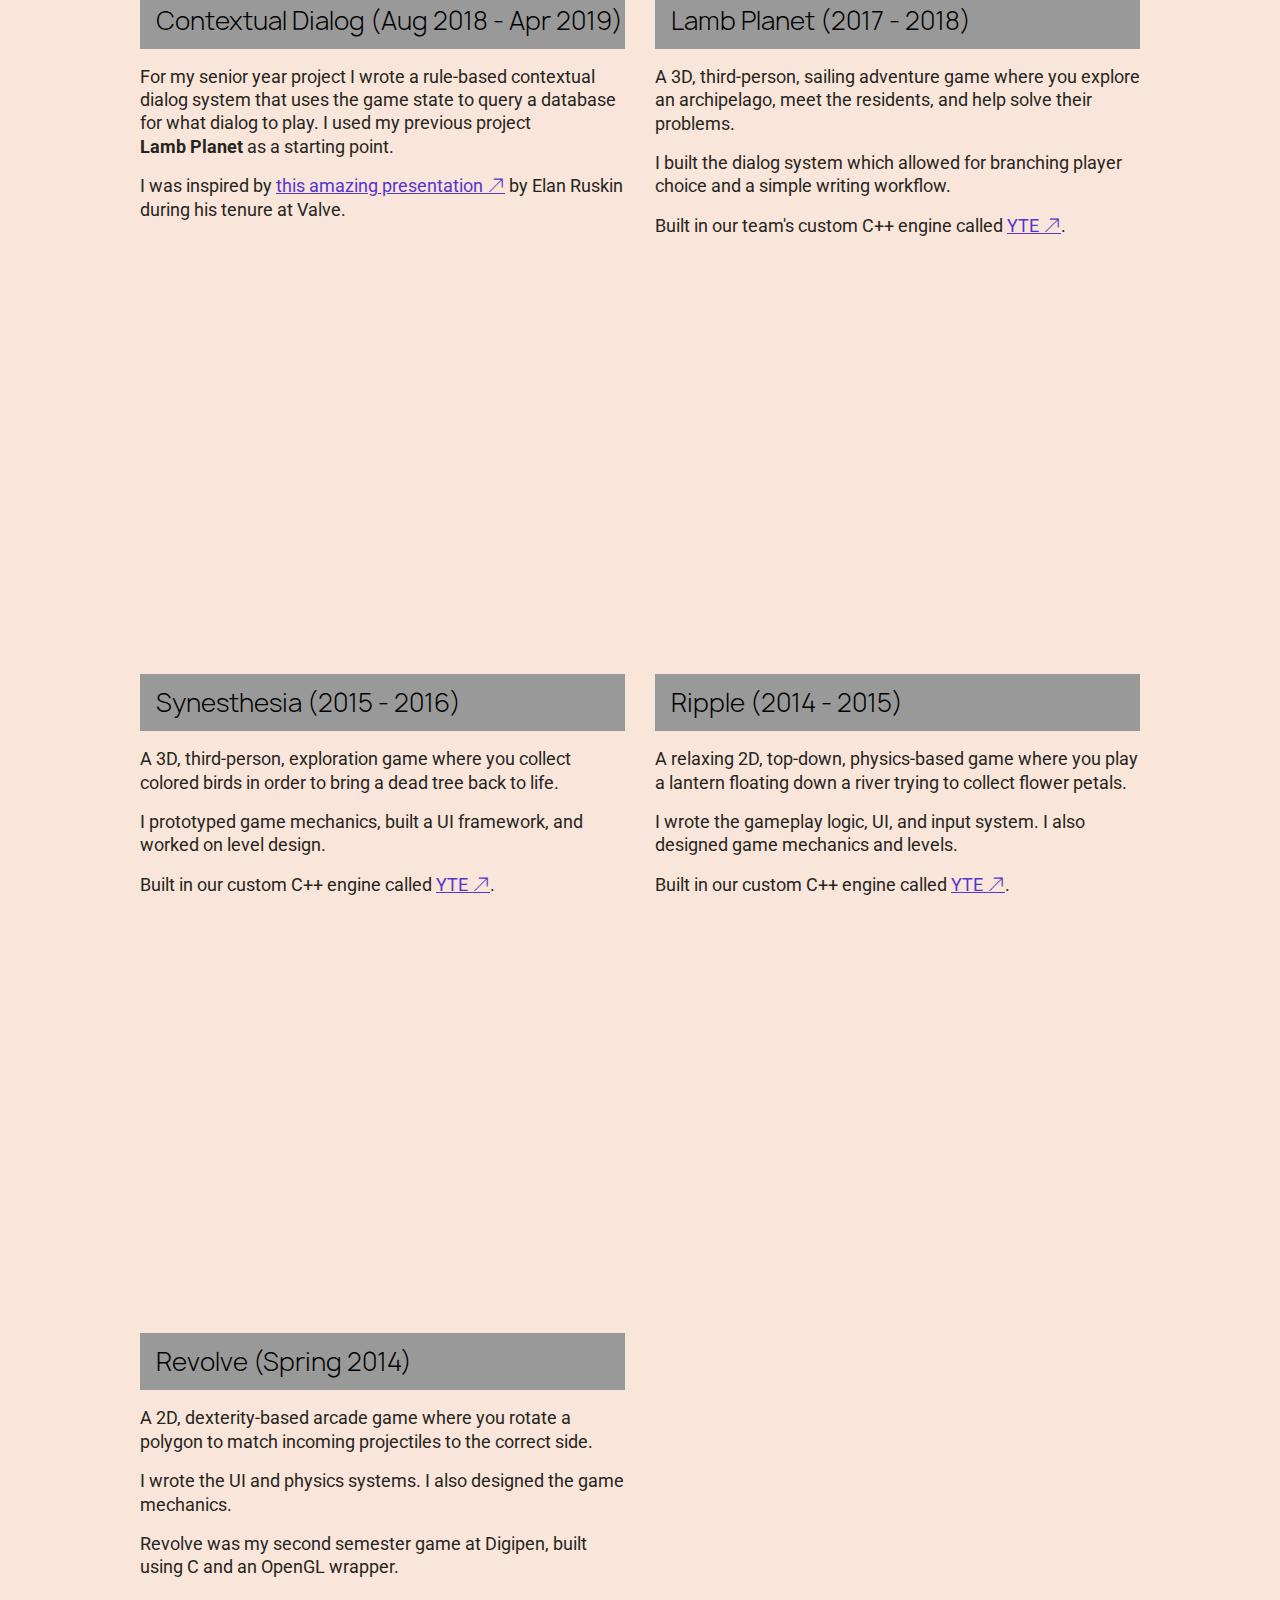
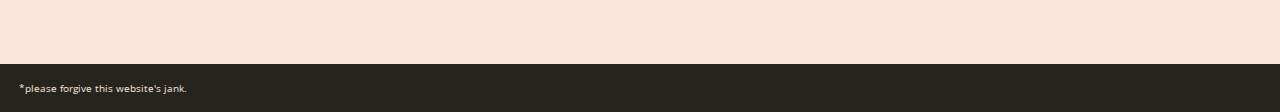
==== commit 11d2dbb8: "Add doctype to top of file" ====
--- a/index.html
+++ b/index.html
@@ -1,4 +1,5 @@
-<html>
+<!DOCTYPE html>
+<html lang="en">
 <head>
     <link rel="shortcut icon" type="image/png" href="./img/favicon.jpg"/>
 	
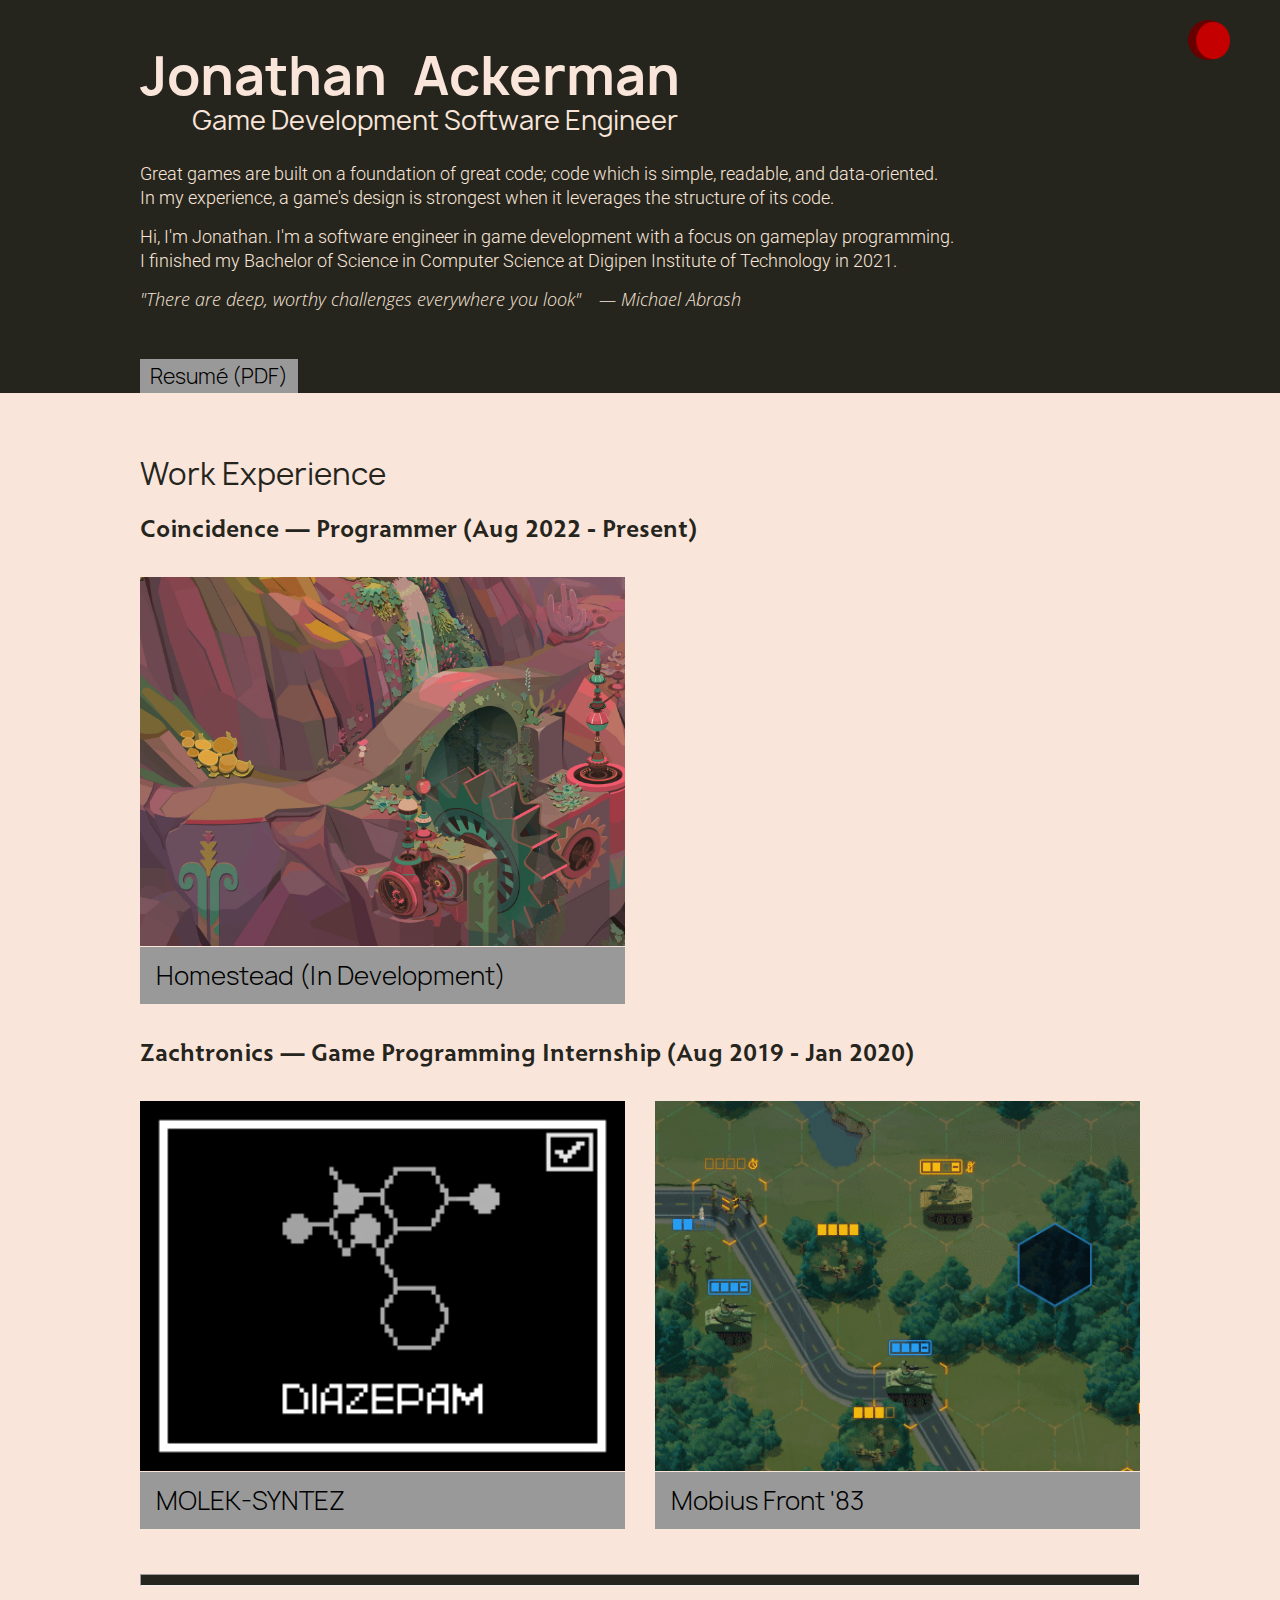
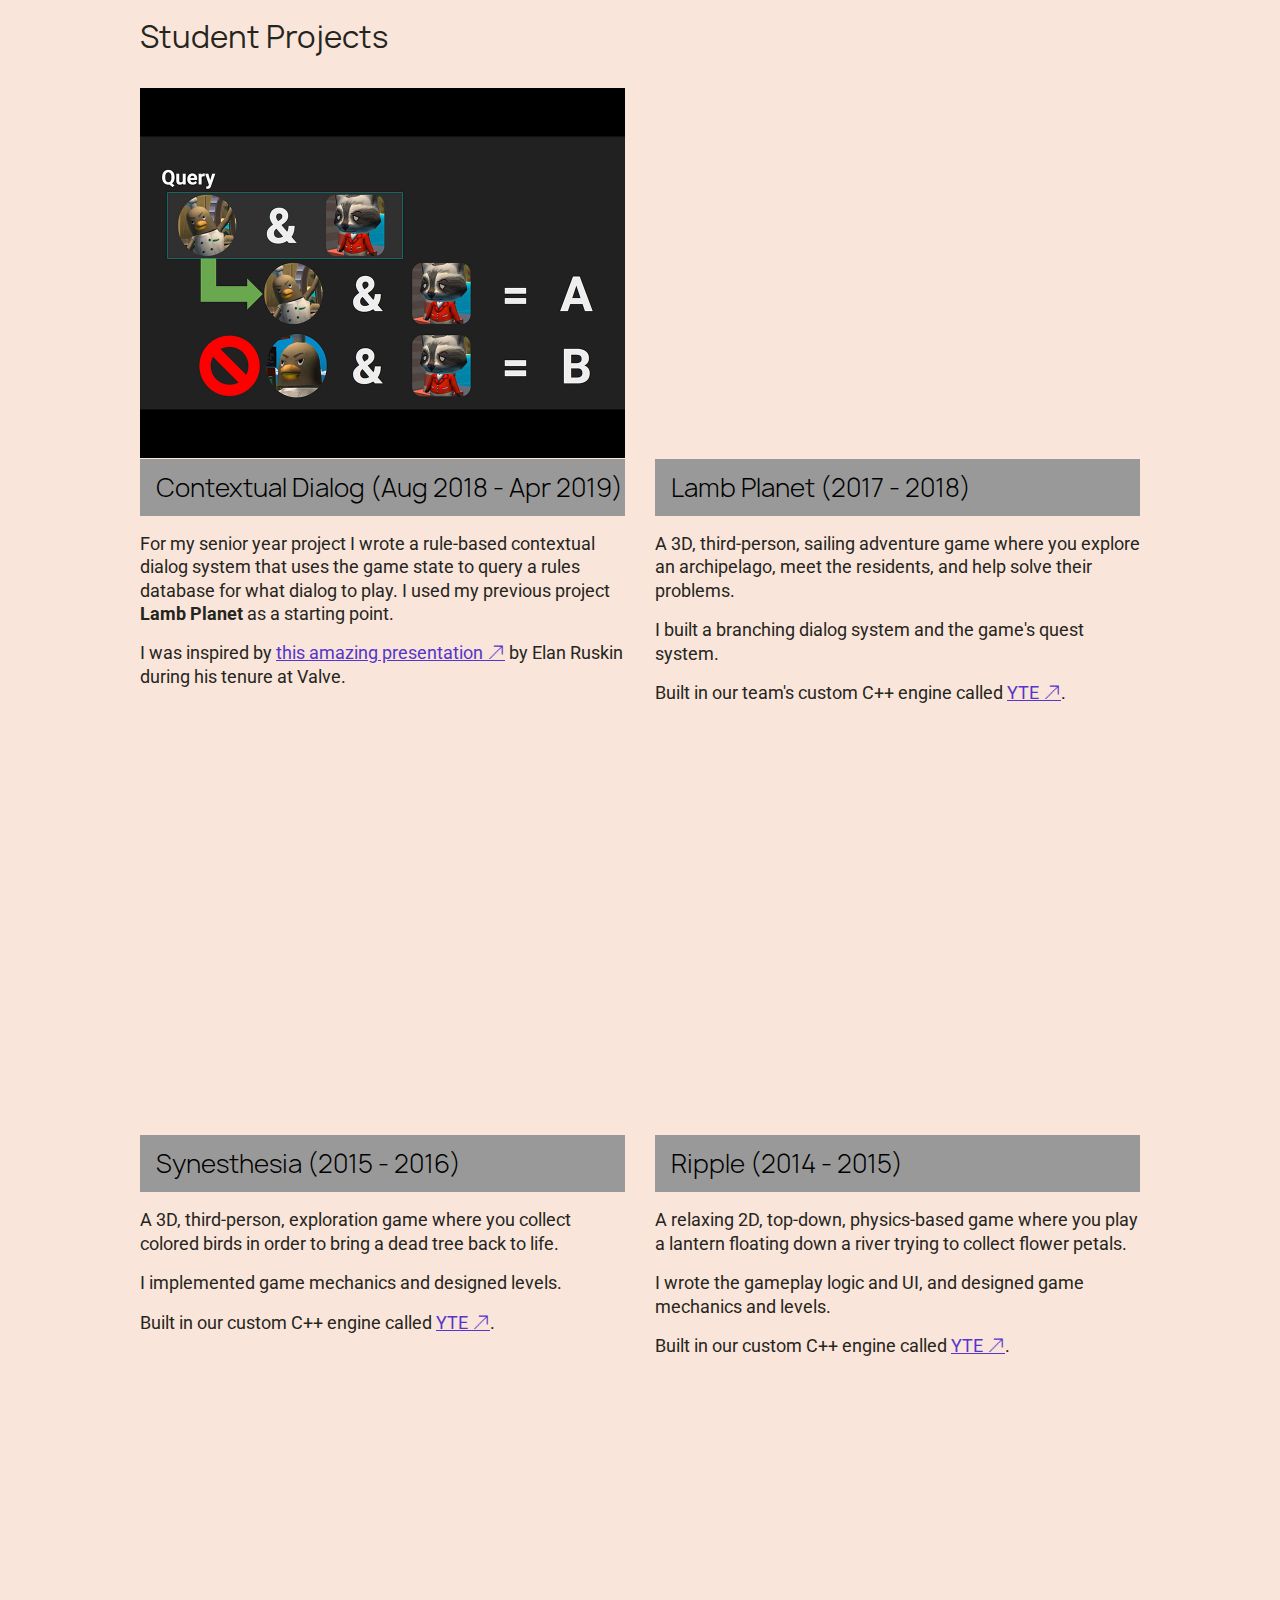
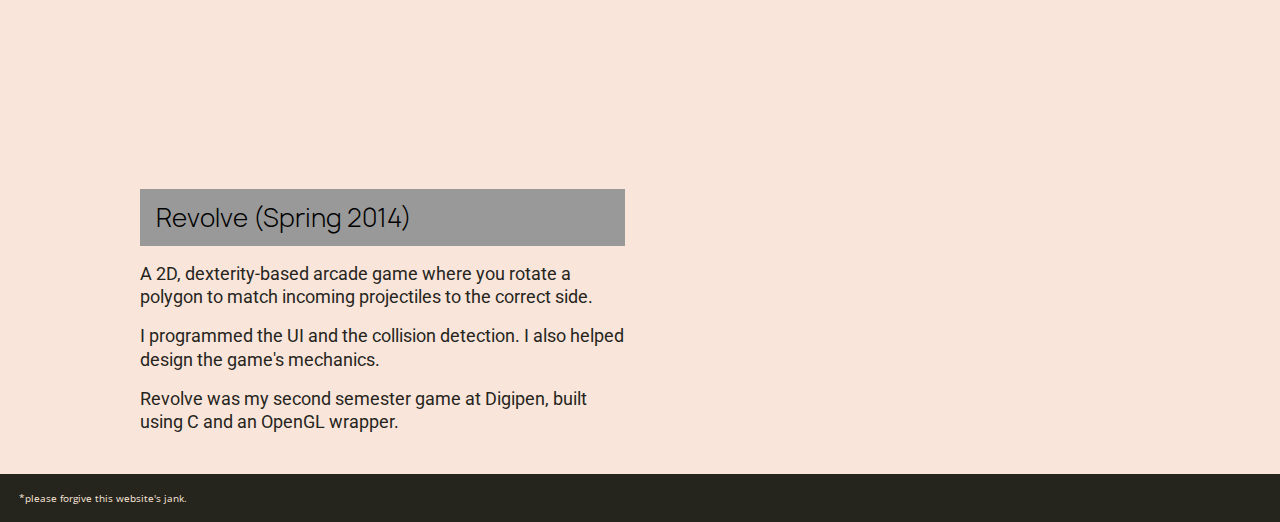
==== commit 3425571a: "Add content for Homestead" ====
--- a/index.html
+++ b/index.html
@@ -70,10 +70,10 @@
             <h1>Jonathan Ackerman</h1>
             <h2>Game Development Software Engineer</h2>
             <div id="about">
-                <p>I believe that great games require great code.</p>
+                <p>Great games are built on a foundation of great code; code which is simple, readable, and data-oriented.</p>
                 <p>In my experience, a game's design is strongest when it leverages the structure of its code.</p>
                 <br>
-                <p>Hi, I'm Jonathan. I'm a software engineer in game development with a focus on gameplay engineering.</p>
+                <p>Hi, I'm Jonathan. I'm a software engineer in game development with a focus on gameplay programming.</p>
                 <p>I finished my Bachelor of Science in Computer Science at Digipen Institute of Technology in 2021.</p>
                 <br>
                 <p><i>"There are deep, worthy challenges everywhere you look"&emsp;&mdash; Michael Abrash</i></p>
@@ -88,17 +88,25 @@
     
     <section id="page">
         <section id="work-experience">
-            <h2>Professional Experience</h2>
+            <h2>Work Experience</h2>
+            <h3>Coincidence &mdash; Programmer (Aug 2022 - Present)</h3>
+            <div class="grid-container">
+                <div class="item">
+                    <a href="homestead.html" onmouseenter="MakeGif('homestead.gif', this)" onmouseleave="MakeJpg('homestead.jpg', this)" style="text-decoration: none;">
+                        <img src="./img/homestead.jpg"><h3 class="caption">Homestead (In Development)</h3></img>
+                    </a>
+                </div>
+            </div>
             <h3>Zachtronics &mdash; Game Programming Internship (Aug 2019 - Jan 2020)</h3>
             <div class="grid-container">
                 <div class="item">
-                    <a href="./links/games/molek.html" onmouseenter="MakeGif('molek-syntez.gif', this)" onmouseleave="MakeJpg('molek-syntez.jpg', this)" style="text-decoration: none;">
+                    <a href="https://zachtronics.com/molek-syntez/" onmouseenter="MakeGif('molek-syntez.gif', this)" onmouseleave="MakeJpg('molek-syntez.jpg', this)" style="text-decoration: none;">
                         <img src="./img/molek-syntez.jpg"><h3 class="caption">MOLEK-SYNTEZ</h3></img>
                     </a>
                 </div>
                 <div class="item">
-                    <a href="./links/games/mobius.html" onmouseenter="MakeGif('mobius.gif', this)" onmouseleave="MakeJpg('mobius.jpg', this)" style="text-decoration: none;">
-                        <img src="./img/mobius.jpg"><h3 class="caption">Mobius War '83</h3></img>
+                    <a href="https://zachtronics.com/mobius-front/" onmouseenter="MakeGif('mobius.gif', this)" onmouseleave="MakeJpg('mobius.jpg', this)" style="text-decoration: none;">
+                        <img src="./img/mobius.jpg"><h3 class="caption">Mobius Front '83</h3></img>
                     </a>
                 </div>
             </div>
@@ -111,7 +119,7 @@
                     <!--div style="background-color: #000; height: 370.125px;"-->
                         <img src="./img/contextual-dialog.jpg"><h3 class="caption">Contextual Dialog (Aug 2018 - Apr 2019)</h3></img>
                     <!--/div-->
-                    <p>For my senior year project I wrote a rule-based contextual dialog system that uses the game state to query a database for what dialog to play. I used my previous project</p><p style="padding-top: 0;"><em>Lamb Planet</em> as a starting point.</p>
+                    <p>For my senior year project I wrote a rule-based contextual dialog system that uses the game state to query a rules database for what dialog to play. I used my previous project</p><p style="padding-top: 0;"><em>Lamb Planet</em> as a starting point.</p>
                     <p>I was inspired by <a href="https://steamcdn-a.akamaihd.net/apps/valve/2012/GDC2012_Ruskin_Elan_DynamicDialog.pdf" target="_blank">this amazing presentation</a> by Elan Ruskin during his tenure at Valve.</p>
                 </div>
                 
@@ -119,7 +127,7 @@
                     <iframe width="100%" height="370.125" src="https://www.youtube.com/embed/bHEIVMXUaCI" frameborder="0" allow="accelerometer; autoplay; encrypted-media; gyroscope" allowfullscreen></iframe>
                     <h3 class="caption">Lamb Planet (2017 - 2018)</h3>
                     <p>A 3D, third-person, sailing adventure game where you explore an archipelago, meet the residents, and help solve their problems.</p>
-                    <p>I built the dialog system which allowed for branching player choice and a simple writing workflow.</p>
+                    <p>I built a branching dialog system and the game's quest system.</p>
                     <p>Built in our team's custom C++ engine called <a href="https://github.com/JonathanAckerman/YTE" target="_blank">YTE</a>.</p>
                 </div>
                 
@@ -127,7 +135,7 @@
                     <iframe width="100%" height="370.125" src="https://www.youtube.com/embed/ZLqbP6n-VfE" frameborder="0" allow="accelerometer; autoplay; encrypted-media; gyroscope" allowfullscreen></iframe>
                     <h3 class="caption">Synesthesia (2015 - 2016)</h3>
                     <p>A 3D, third-person, exploration game where you collect colored birds in order to bring a dead tree back to life.</p>
-                    <p>I prototyped game mechanics, built a UI framework, and worked on level design.</p>
+                    <p>I implemented game mechanics and designed levels.</p>
                     <p>Built in our custom C++ engine called <a href="https://github.com/JonathanAckerman/YTE" target="_blank">YTE</a>.</p>
                 </div>
                 
@@ -135,7 +143,7 @@
                     <iframe width="100%" height="370.125" src="https://www.youtube.com/embed/gUoXGoufYhE?start=10" frameborder="0" allow="accelerometer; autoplay; encrypted-media; gyroscope" allowfullscreen></iframe>
                     <h3 class="caption">Ripple (2014 - 2015)</h3>
                     <p>A relaxing 2D, top-down, physics-based game where you play a lantern floating down a river trying to collect flower petals.</p>
-                    <p>I wrote the gameplay logic, UI, and input system. I also designed game mechanics and levels.</p>
+                    <p>I wrote the gameplay logic and UI, and designed game mechanics and levels.</p>
                     <p>Built in our custom C++ engine called <a href="https://github.com/JonathanAckerman/YTE" target="_blank">YTE</a>.</p>
                 </div>  
                 
@@ -143,7 +151,7 @@
                     <iframe width="100%" height="370.125" src="https://www.youtube.com/embed/A9K1sNqXqVg?start=25" frameborder="0" allow="accelerometer; autoplay; encrypted-media; gyroscope" allowfullscreen></iframe>
                     <h3 class="caption">Revolve (Spring 2014)</h3>
                     <p>A 2D, dexterity-based arcade game where you rotate a polygon to match incoming projectiles to the correct side.</p>
-                    <p>I wrote the UI and physics systems. I also designed the game mechanics.</p>
+                    <p>I programmed the UI and the collision detection. I also helped design the game's mechanics.</p>
                     <p>Revolve was my second semester game at Digipen, built using C and an OpenGL wrapper.</p>
                 </div>
             </div>
--- a/css/style.css
+++ b/css/style.css
@@ -197,11 +197,13 @@
     grid-template-columns: 485px 485px;
     grid-column-gap: 30px;
     margin-top: 1em;
+    margin-bottom: -1.5em;
 }
 
 .item {
     width: auto;
     margin-bottom: 2em;
+    margin-top: 0em;
 }
 
 .item:hover .caption {
@@ -215,6 +217,10 @@
 
 .item p {
     padding-top: 16px;
+}
+
+.item h3 {
+    margin-top: -6px;
 }
 
 .caption {
@@ -323,6 +329,21 @@
     background: #26251d;
     height: 10px;
     padding: 0;
-    margin: 0;
+    margin: 1em 0 -1em 0;
     font-size: 30px;
 }
+
+#back-button {
+    color: #f9e5da; 
+    text-decoration:none;
+}
+#back-button:hover {
+    text-decoration:underline;
+}
+#back-button:visited {
+    color: #f9e5da; 
+    text-decoration:none;
+}
+#back-button:after {
+    text-decoration:none;
+}
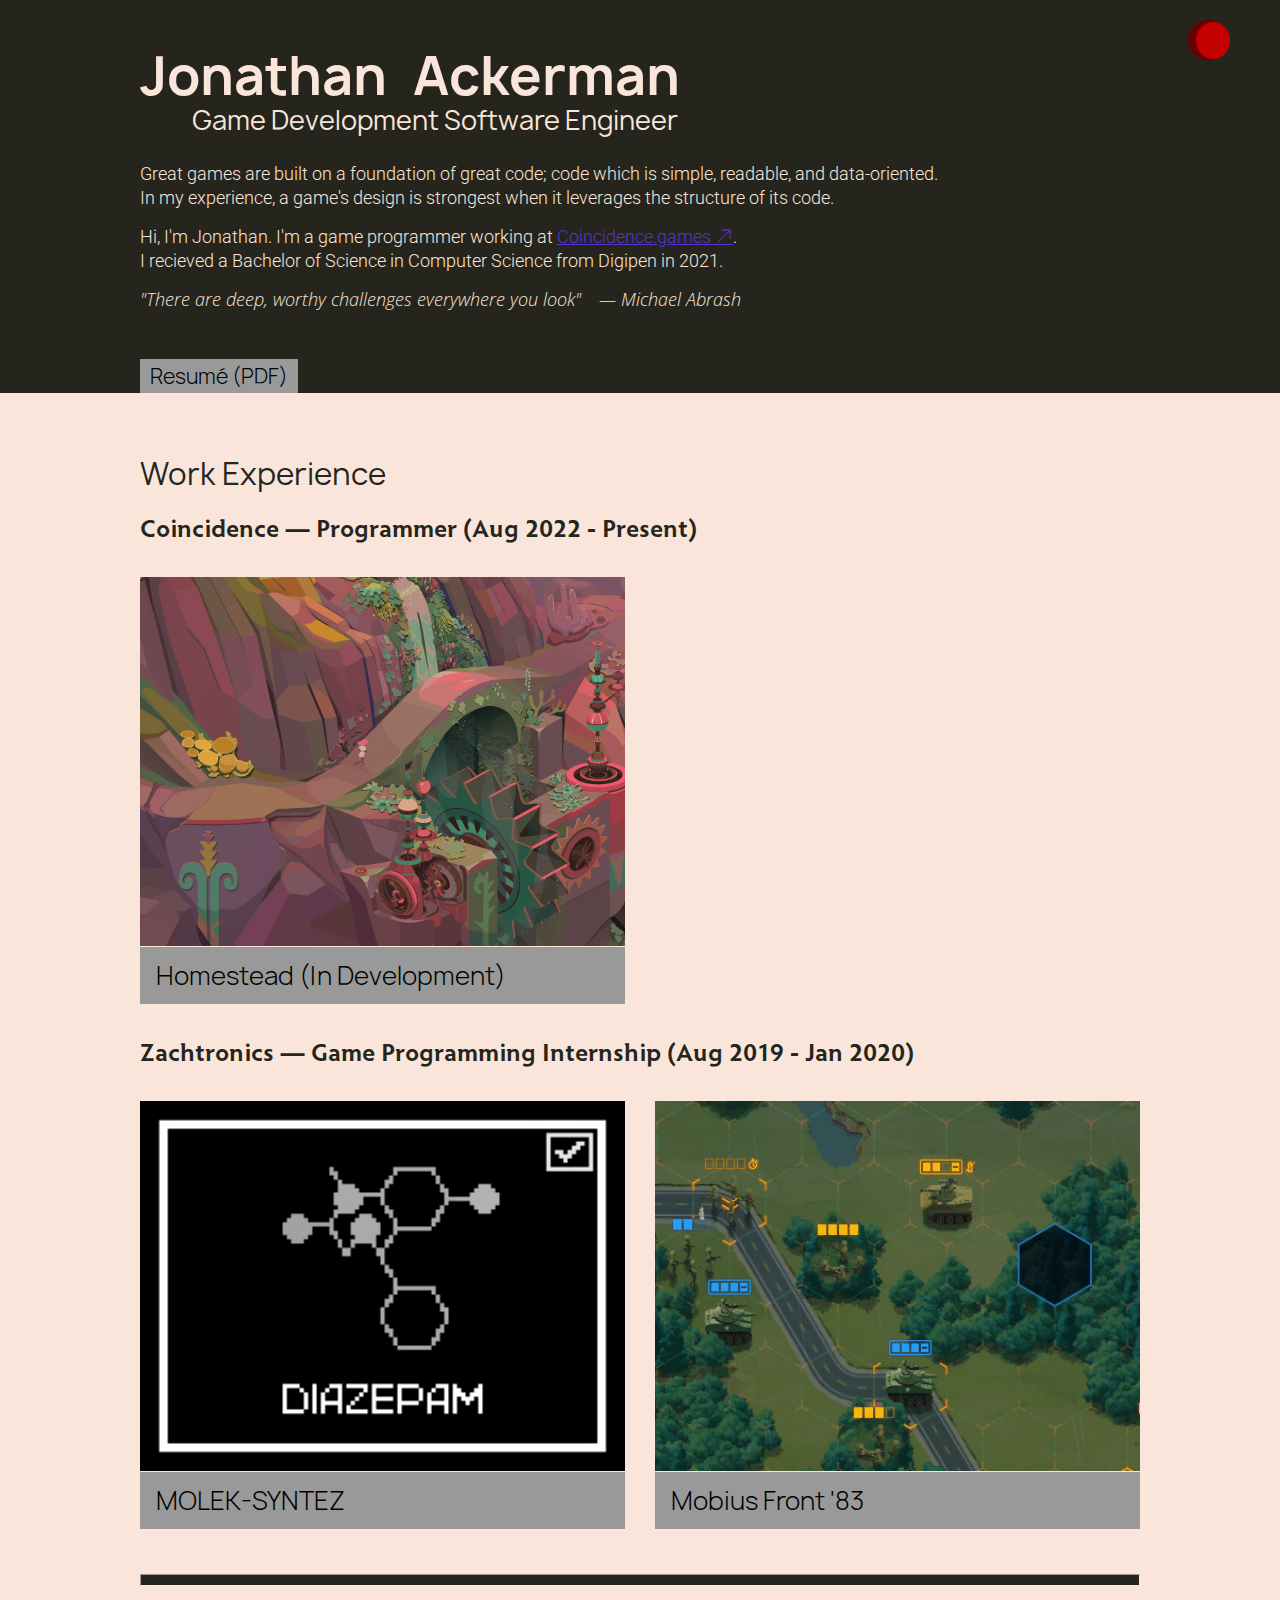
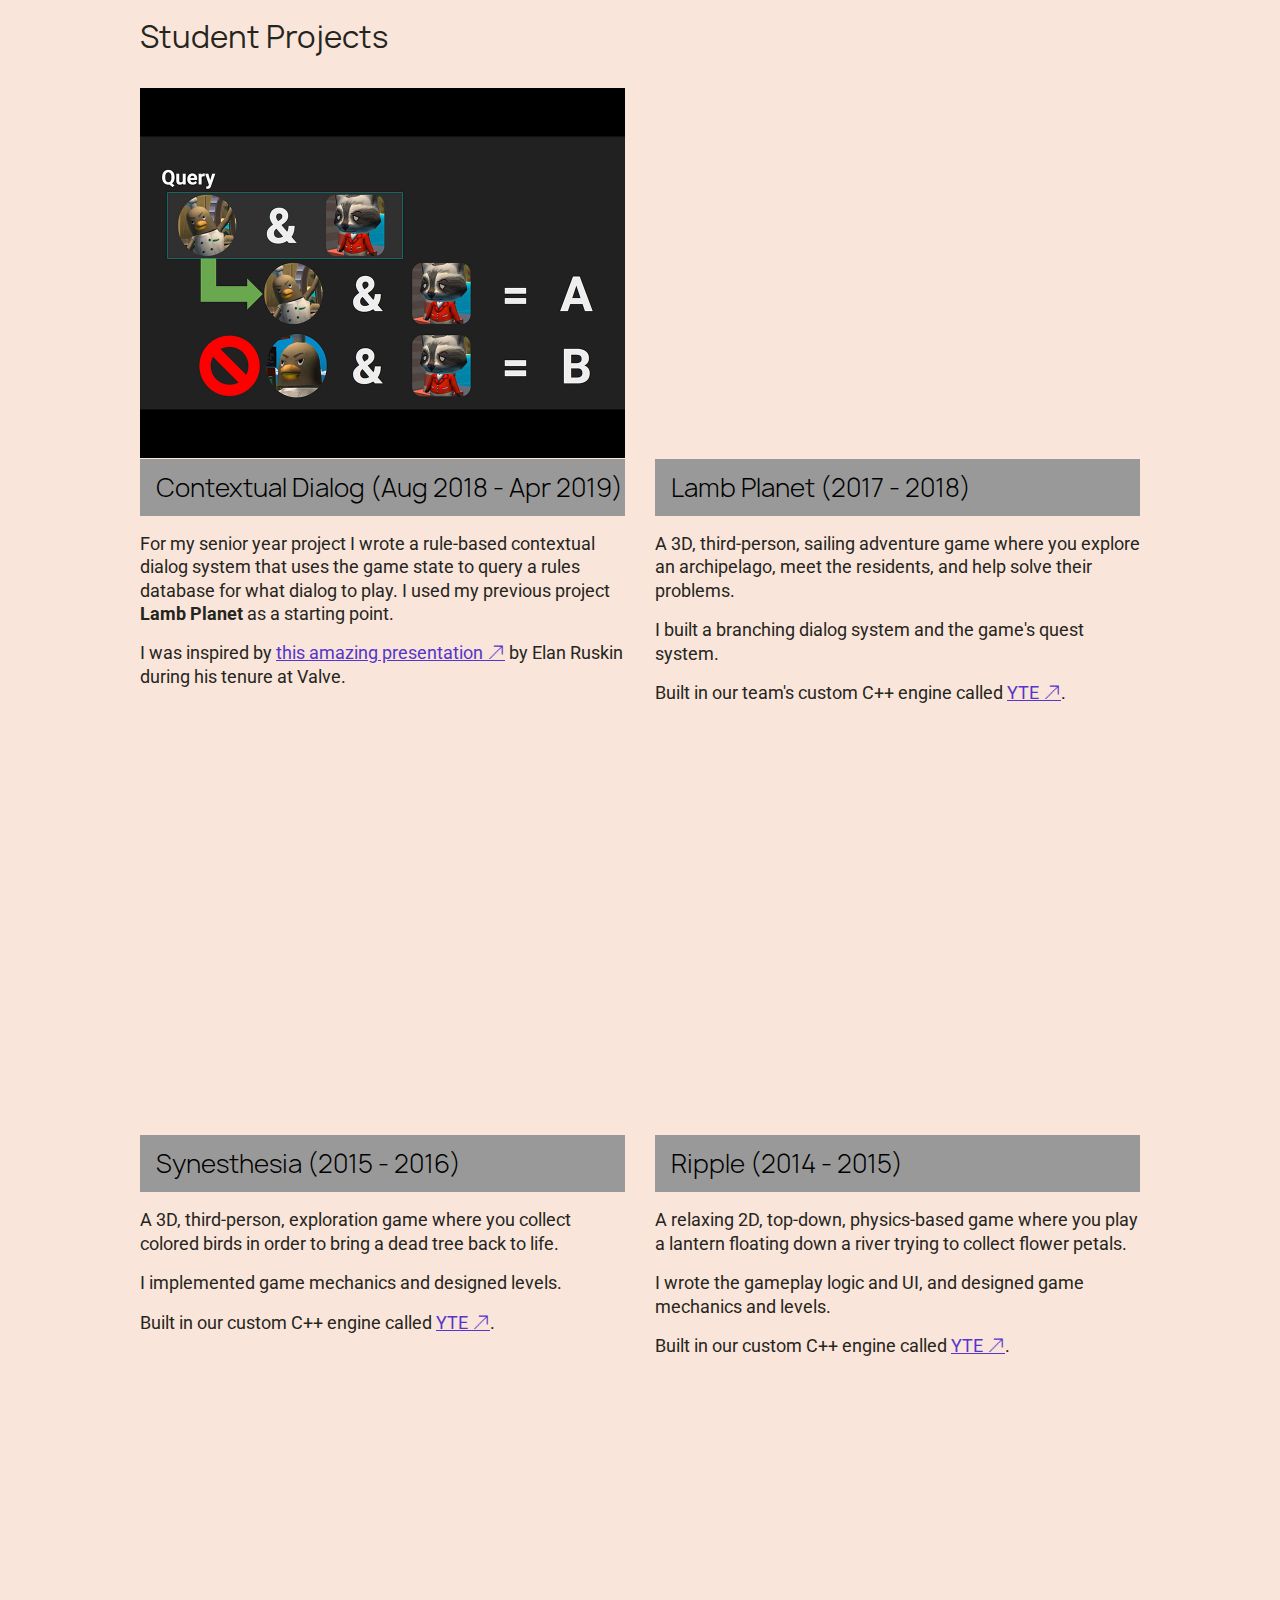
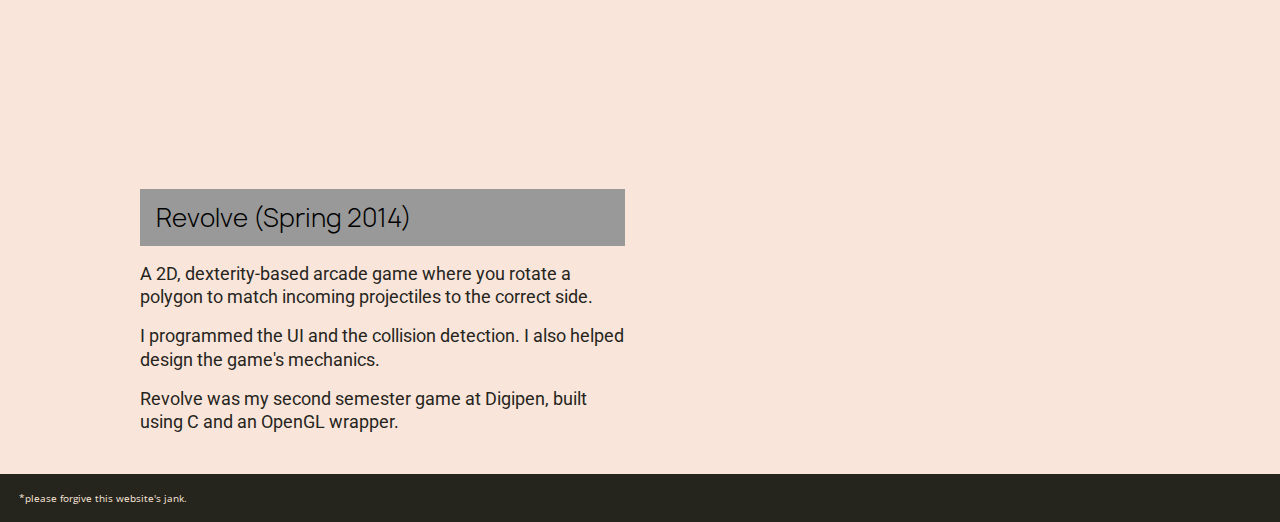
==== commit c3acd7ec: "Tweak bio" ====
--- a/index.html
+++ b/index.html
@@ -73,8 +73,8 @@
                 <p>Great games are built on a foundation of great code; code which is simple, readable, and data-oriented.</p>
                 <p>In my experience, a game's design is strongest when it leverages the structure of its code.</p>
                 <br>
-                <p>Hi, I'm Jonathan. I'm a software engineer in game development with a focus on gameplay programming.</p>
-                <p>I finished my Bachelor of Science in Computer Science at Digipen Institute of Technology in 2021.</p>
+                <p>Hi, I'm Jonathan. I'm a game programmer working at <a href="https://Coincidence.games">Coincidence.games</a>.</p>
+                <p>I recieved a Bachelor of Science in Computer Science from Digipen in 2021.</p>
                 <br>
                 <p><i>"There are deep, worthy challenges everywhere you look"&emsp;&mdash; Michael Abrash</i></p>
             </div>
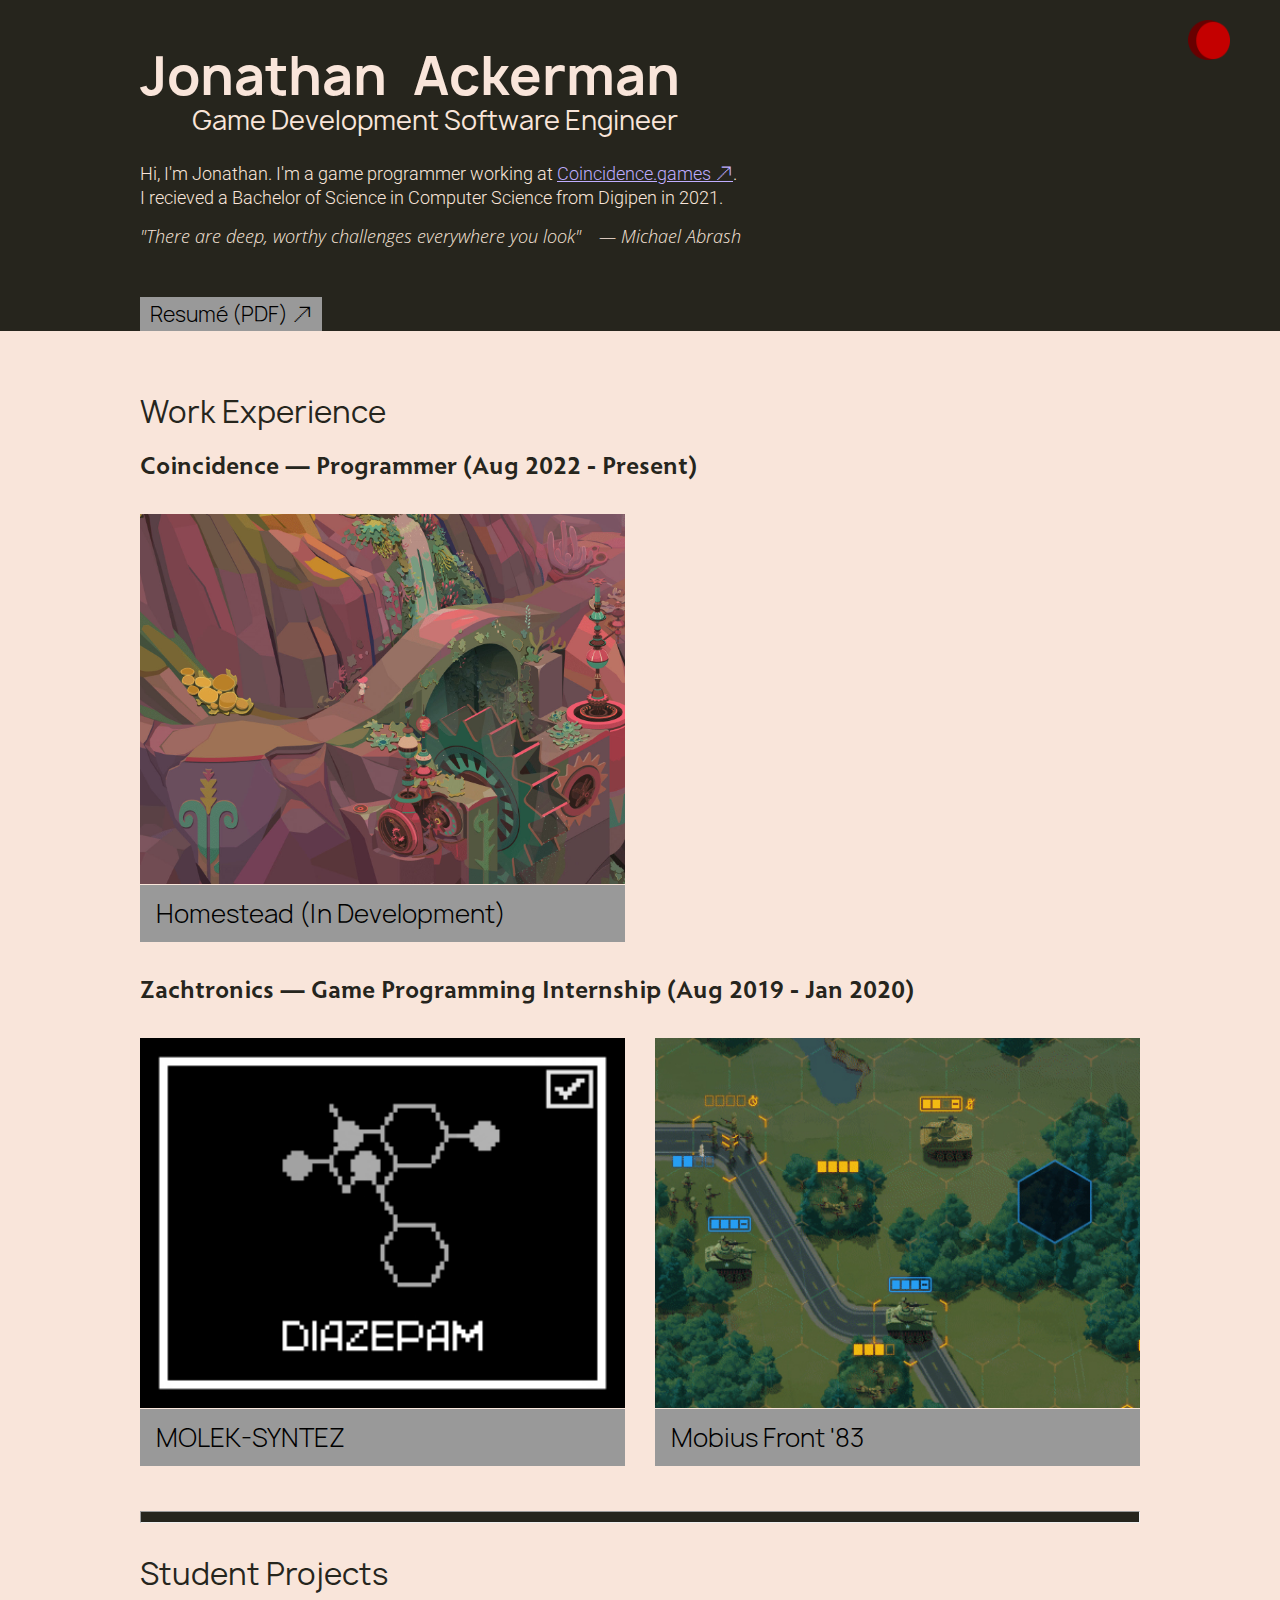
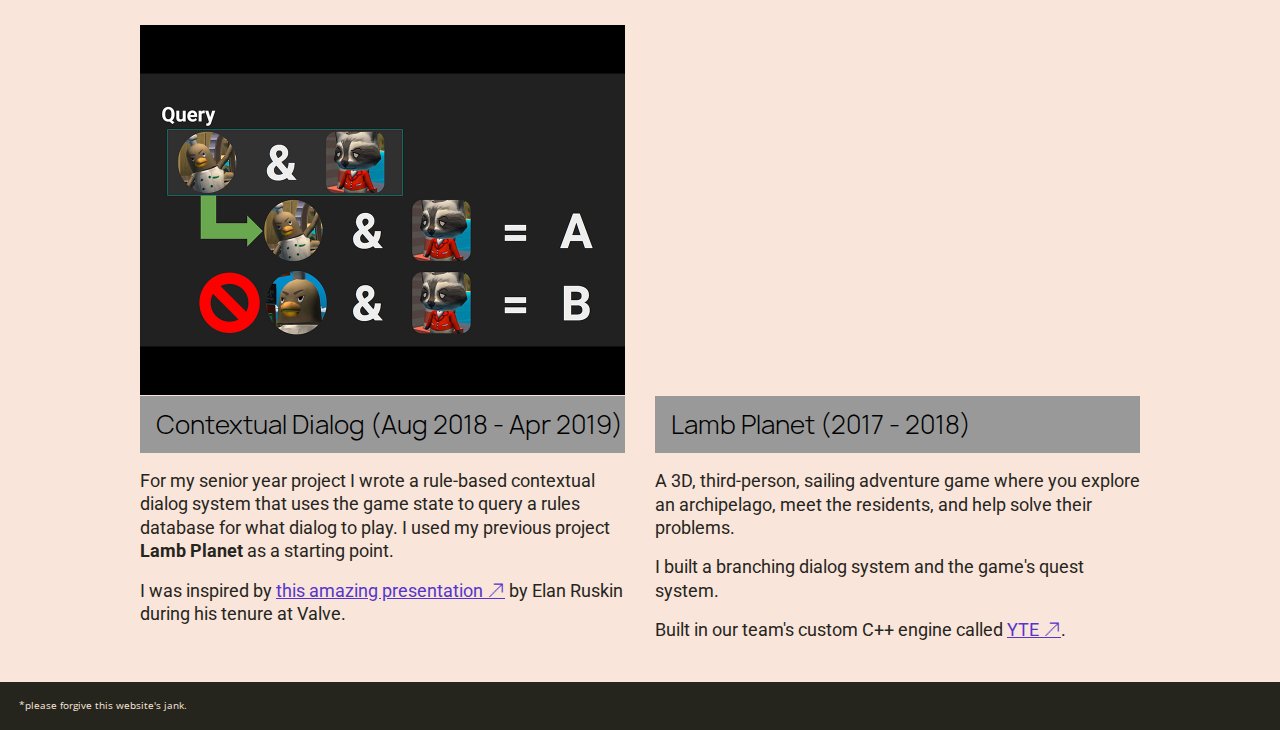
==== commit 32e26dc6: "Update style and content based on zach's feedback" ====
--- a/index.html
+++ b/index.html
@@ -70,9 +70,6 @@
             <h1>Jonathan Ackerman</h1>
             <h2>Game Development Software Engineer</h2>
             <div id="about">
-                <p>Great games are built on a foundation of great code; code which is simple, readable, and data-oriented.</p>
-                <p>In my experience, a game's design is strongest when it leverages the structure of its code.</p>
-                <br>
                 <p>Hi, I'm Jonathan. I'm a game programmer working at <a href="https://Coincidence.games">Coincidence.games</a>.</p>
                 <p>I recieved a Bachelor of Science in Computer Science from Digipen in 2021.</p>
                 <br>
@@ -130,30 +127,6 @@
                     <p>I built a branching dialog system and the game's quest system.</p>
                     <p>Built in our team's custom C++ engine called <a href="https://github.com/JonathanAckerman/YTE" target="_blank">YTE</a>.</p>
                 </div>
-                
-                <div class="item">
-                    <iframe width="100%" height="370.125" src="https://www.youtube.com/embed/ZLqbP6n-VfE" frameborder="0" allow="accelerometer; autoplay; encrypted-media; gyroscope" allowfullscreen></iframe>
-                    <h3 class="caption">Synesthesia (2015 - 2016)</h3>
-                    <p>A 3D, third-person, exploration game where you collect colored birds in order to bring a dead tree back to life.</p>
-                    <p>I implemented game mechanics and designed levels.</p>
-                    <p>Built in our custom C++ engine called <a href="https://github.com/JonathanAckerman/YTE" target="_blank">YTE</a>.</p>
-                </div>
-                
-                <div class="item">
-                    <iframe width="100%" height="370.125" src="https://www.youtube.com/embed/gUoXGoufYhE?start=10" frameborder="0" allow="accelerometer; autoplay; encrypted-media; gyroscope" allowfullscreen></iframe>
-                    <h3 class="caption">Ripple (2014 - 2015)</h3>
-                    <p>A relaxing 2D, top-down, physics-based game where you play a lantern floating down a river trying to collect flower petals.</p>
-                    <p>I wrote the gameplay logic and UI, and designed game mechanics and levels.</p>
-                    <p>Built in our custom C++ engine called <a href="https://github.com/JonathanAckerman/YTE" target="_blank">YTE</a>.</p>
-                </div>  
-                
-                <div class="item">
-                    <iframe width="100%" height="370.125" src="https://www.youtube.com/embed/A9K1sNqXqVg?start=25" frameborder="0" allow="accelerometer; autoplay; encrypted-media; gyroscope" allowfullscreen></iframe>
-                    <h3 class="caption">Revolve (Spring 2014)</h3>
-                    <p>A 2D, dexterity-based arcade game where you rotate a polygon to match incoming projectiles to the correct side.</p>
-                    <p>I programmed the UI and the collision detection. I also helped design the game's mechanics.</p>
-                    <p>Revolve was my second semester game at Digipen, built using C and an OpenGL wrapper.</p>
-                </div>
             </div>
         </section>
     </section>
--- a/css/style.css
+++ b/css/style.css
@@ -133,12 +133,20 @@
 p a:visited {
     color: #35217f;
 }
+#about p a { /* Ignore the visited status for links in my bio since it's hard to read */
+    text-decoration: underline;
+    color: #bfadff;
+}
 p a:hover {
     text-decoration: underline;
     cursor: pointer;
     color: #bfadff;
 }
 p a::after {
+    content: ' \1F865';
+}
+
+#resume::after {
     content: ' \1F865';
 }
 
